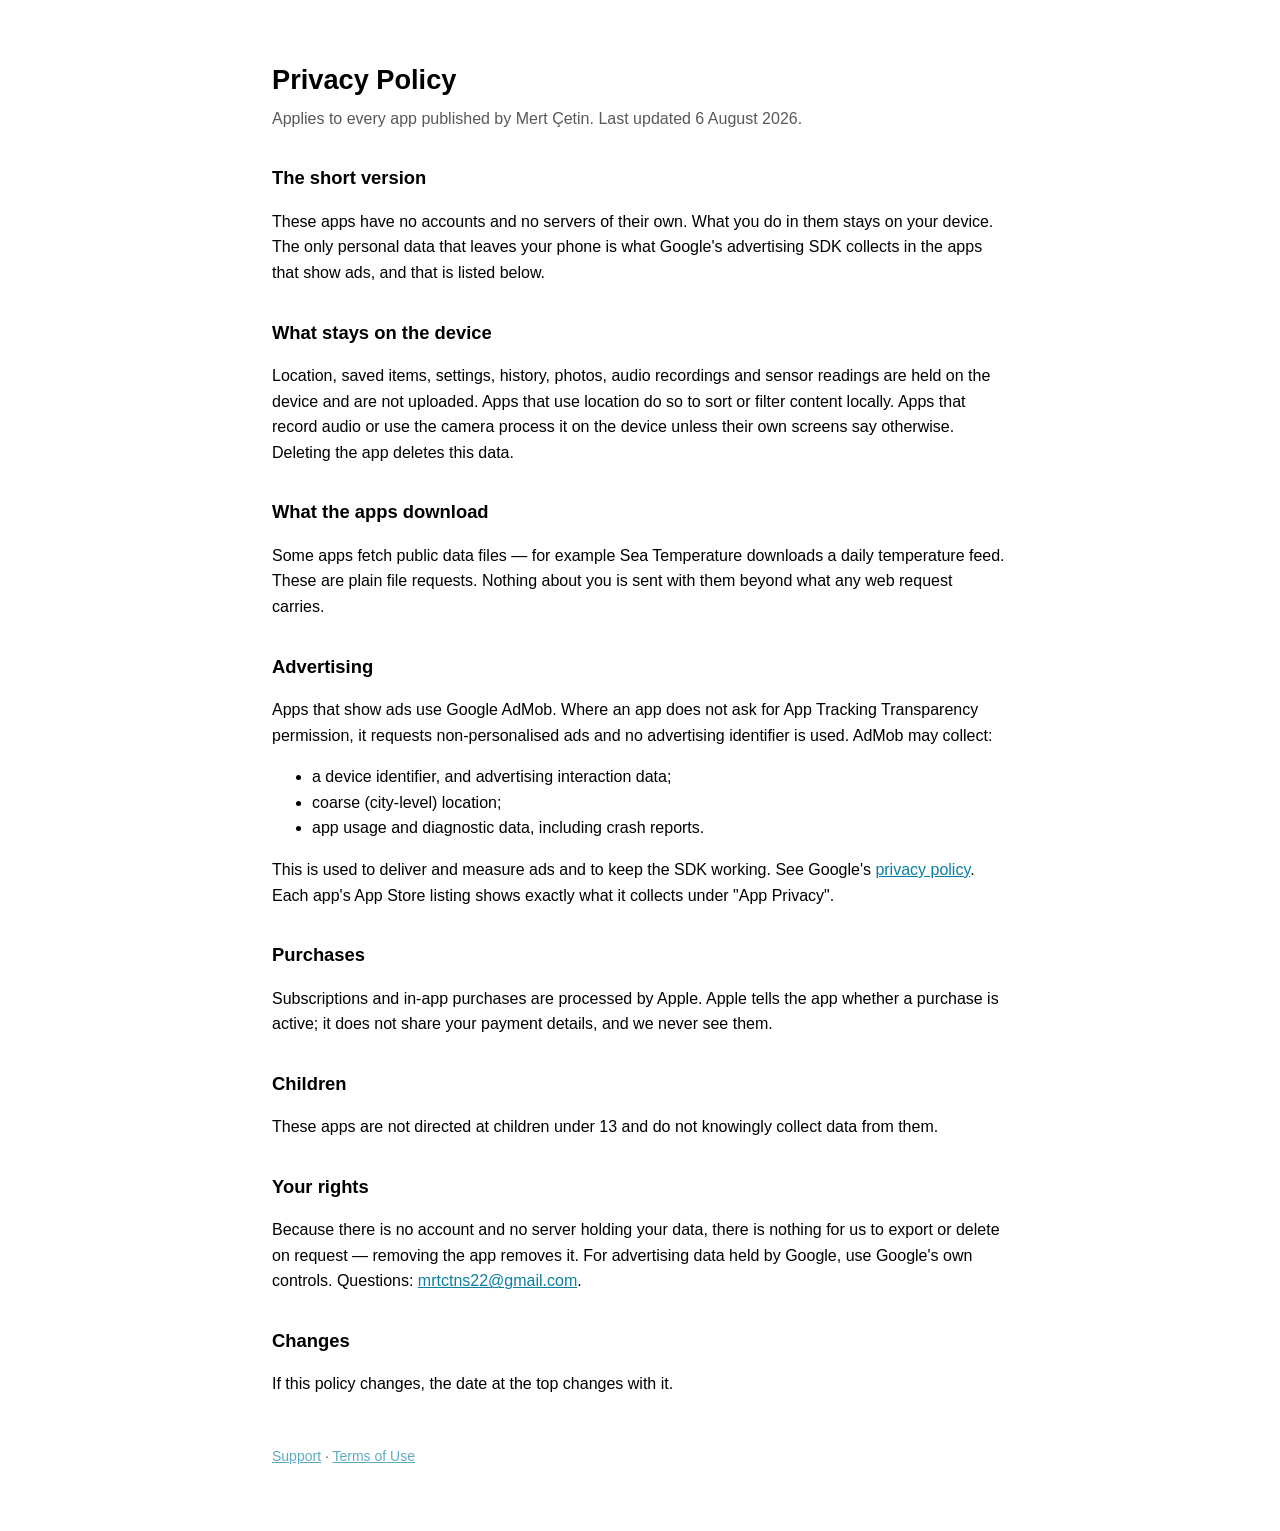
==== privacy/index.html @ b77b0aaa "Redesign site: drop Hugo for a hand-built static one-pager Replace the Hugo + hugo-coder setup with " ====
<!doctype html>
<meta charset="utf-8">
<meta name="viewport" content="width=device-width, initial-scale=1">
<meta name="robots" content="index,follow">
<style>
  :root { color-scheme: light dark; }
  body { max-width: 46rem; margin: 0 auto; padding: 2.5rem 1.25rem 4rem;
         font: 16px/1.6 -apple-system, BlinkMacSystemFont, "Segoe UI", Roboto, sans-serif; }
  h1 { font-size: 1.7rem; margin-bottom: .25rem; }
  h2 { font-size: 1.15rem; margin-top: 2rem; }
  .sub { opacity: .65; margin-top: 0; }
  a { color: #0a7ea4; }
  table { border-collapse: collapse; width: 100%; margin: 1rem 0; }
  th, td { text-align: left; padding: .45rem .6rem; border-bottom: 1px solid rgba(128,128,128,.3); }
  footer { margin-top: 3rem; font-size: .875rem; opacity: .65; }
</style>
<title>Privacy Policy — Mert Çetin apps</title>
<h1>Privacy Policy</h1>
<p class="sub">Applies to every app published by Mert Çetin. Last updated 6 August 2026.</p>

<h2>The short version</h2>
<p>These apps have no accounts and no servers of their own. What you do in them
stays on your device. The only personal data that leaves your phone is what
Google's advertising SDK collects in the apps that show ads, and that is listed
below.</p>

<h2>What stays on the device</h2>
<p>Location, saved items, settings, history, photos, audio recordings and
sensor readings are held on the device and are not uploaded. Apps that use
location do so to sort or filter content locally. Apps that record audio or use
the camera process it on the device unless their own screens say otherwise.
Deleting the app deletes this data.</p>

<h2>What the apps download</h2>
<p>Some apps fetch public data files — for example Sea Temperature downloads a
daily temperature feed. These are plain file requests. Nothing about you is
sent with them beyond what any web request carries.</p>

<h2>Advertising</h2>
<p>Apps that show ads use Google AdMob. Where an app does not ask for App
Tracking Transparency permission, it requests non-personalised ads and no
advertising identifier is used. AdMob may collect:</p>
<ul>
  <li>a device identifier, and advertising interaction data;</li>
  <li>coarse (city-level) location;</li>
  <li>app usage and diagnostic data, including crash reports.</li>
</ul>
<p>This is used to deliver and measure ads and to keep the SDK working. See
Google's <a href="https://policies.google.com/technologies/partner-sites">privacy
policy</a>. Each app's App Store listing shows exactly what it collects under
"App Privacy".</p>

<h2>Purchases</h2>
<p>Subscriptions and in-app purchases are processed by Apple. Apple tells the
app whether a purchase is active; it does not share your payment details, and
we never see them.</p>

<h2>Children</h2>
<p>These apps are not directed at children under 13 and do not knowingly
collect data from them.</p>

<h2>Your rights</h2>
<p>Because there is no account and no server holding your data, there is
nothing for us to export or delete on request — removing the app removes it.
For advertising data held by Google, use Google's own controls. Questions:
<a href="mailto:mrtctns22@gmail.com">mrtctns22@gmail.com</a>.</p>

<h2>Changes</h2>
<p>If this policy changes, the date at the top changes with it.</p>

<footer>
  <a href="/support/">Support</a> · <a href="/terms/">Terms of Use</a>
</footer>
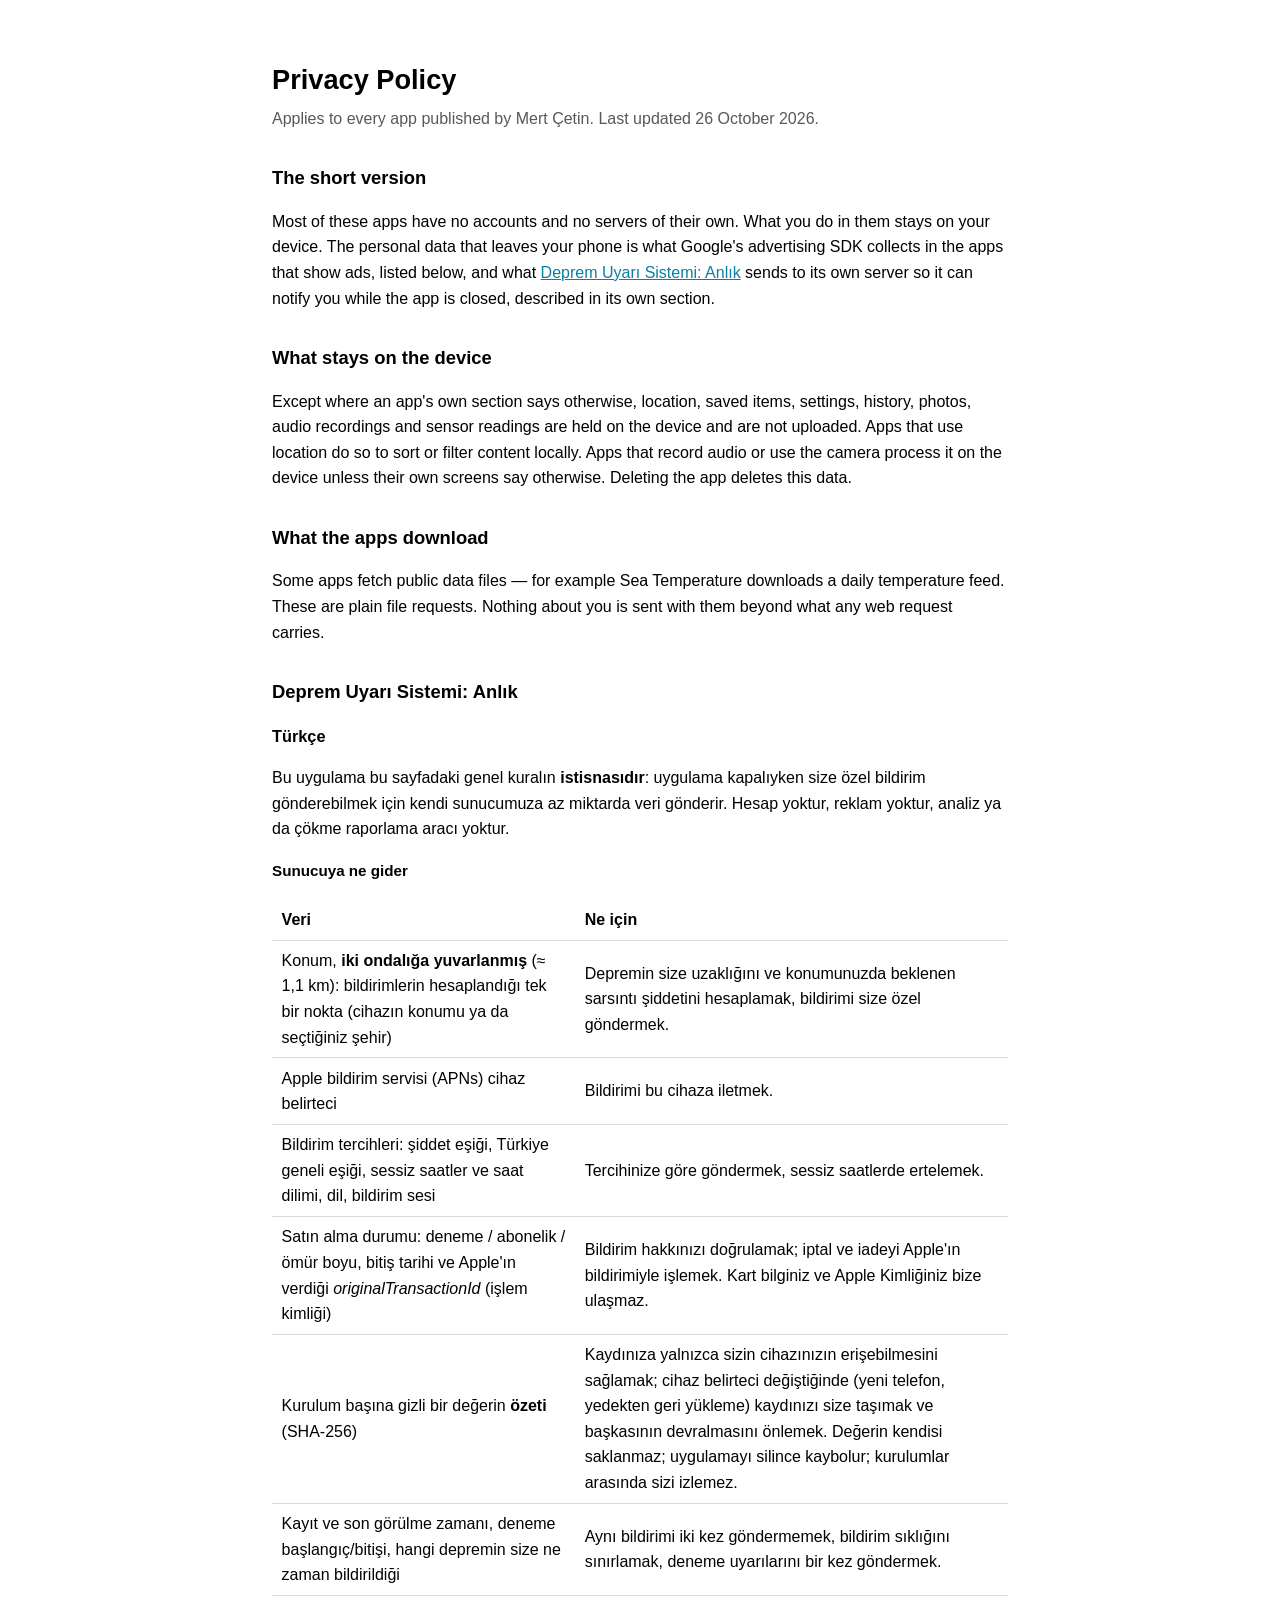
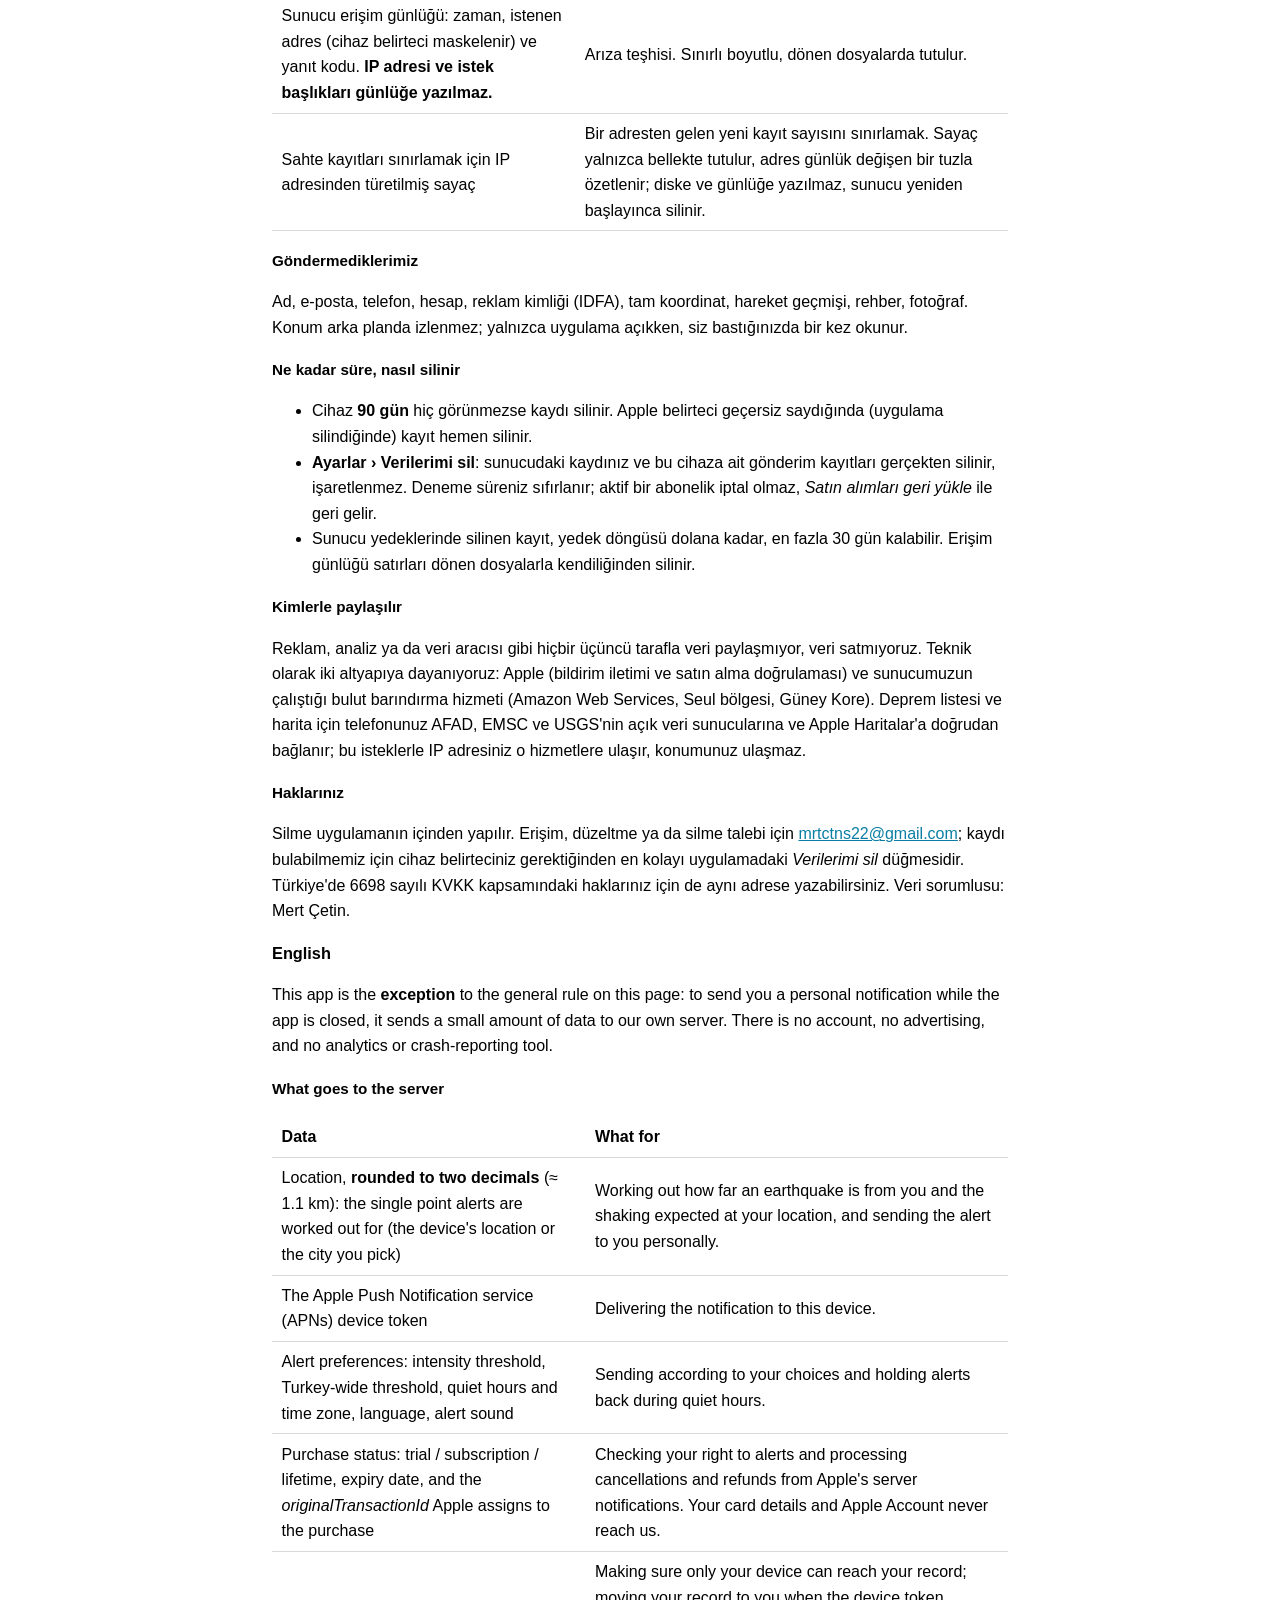
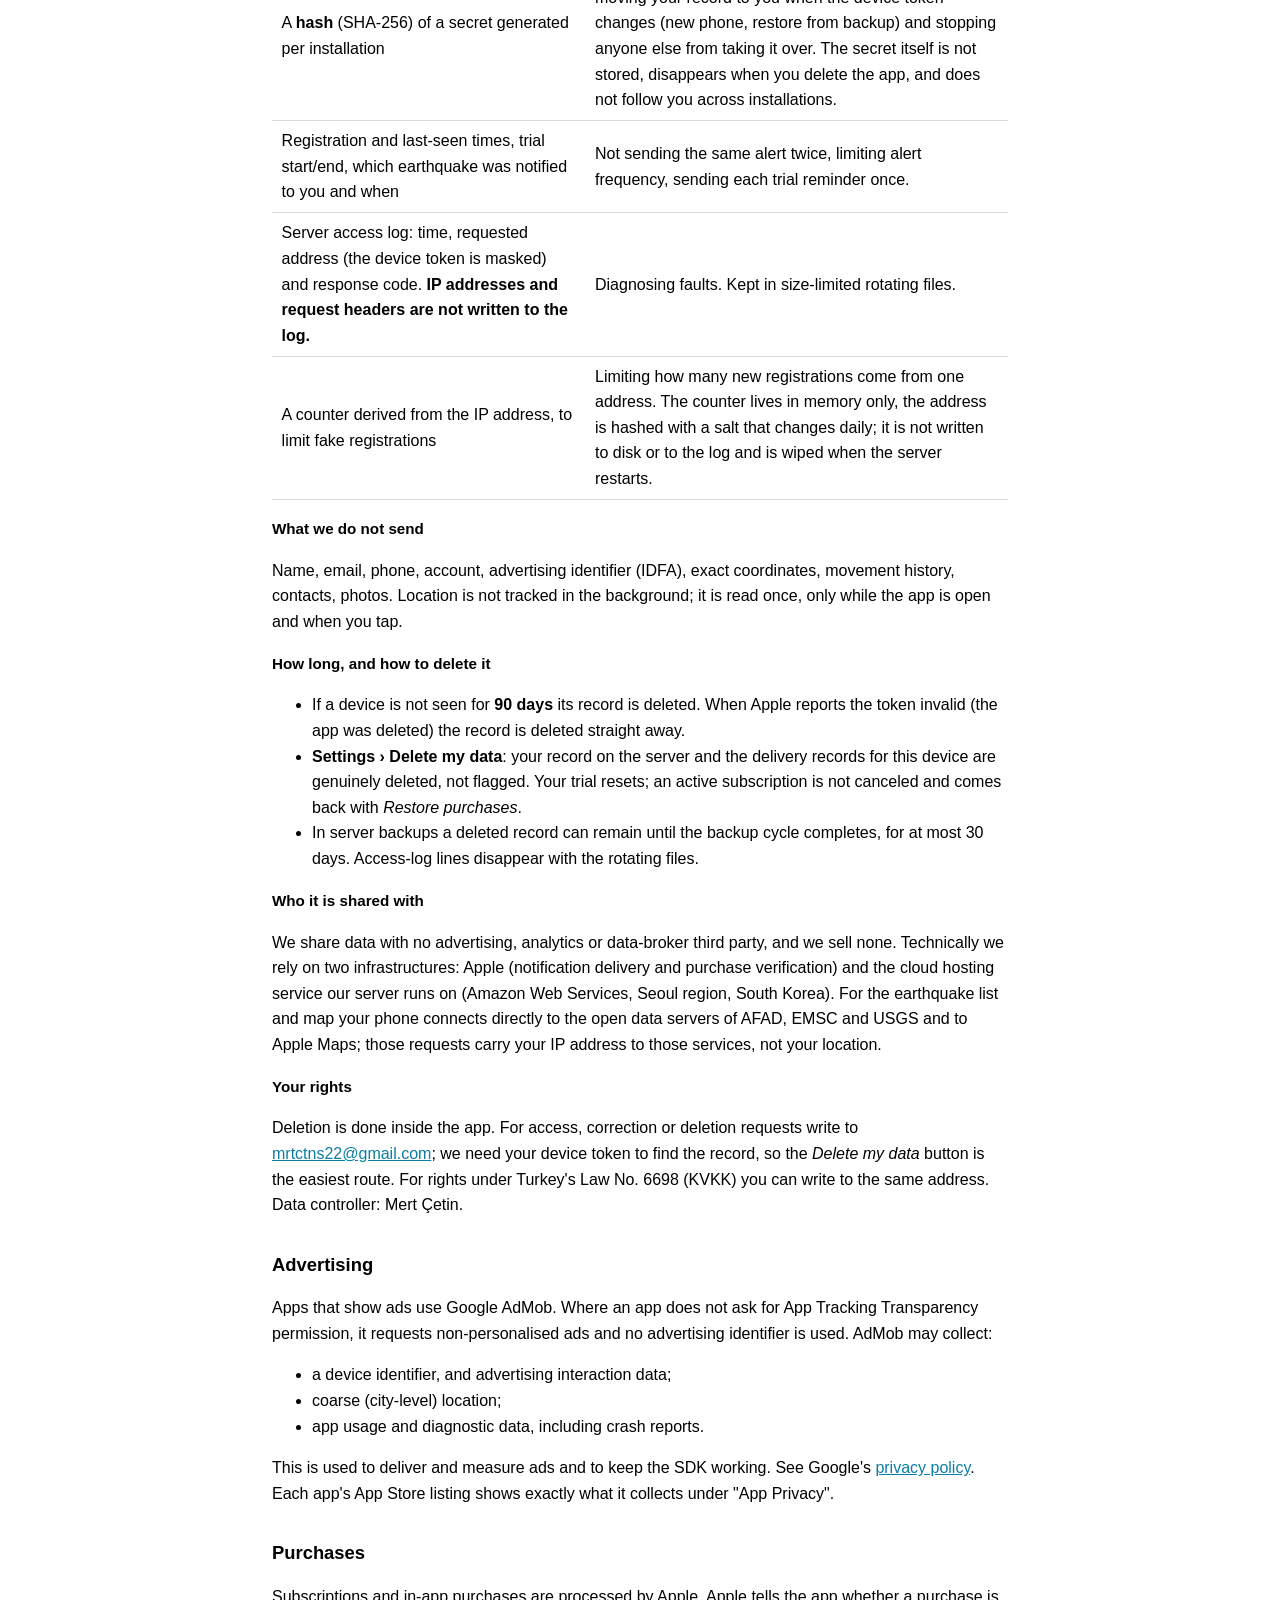
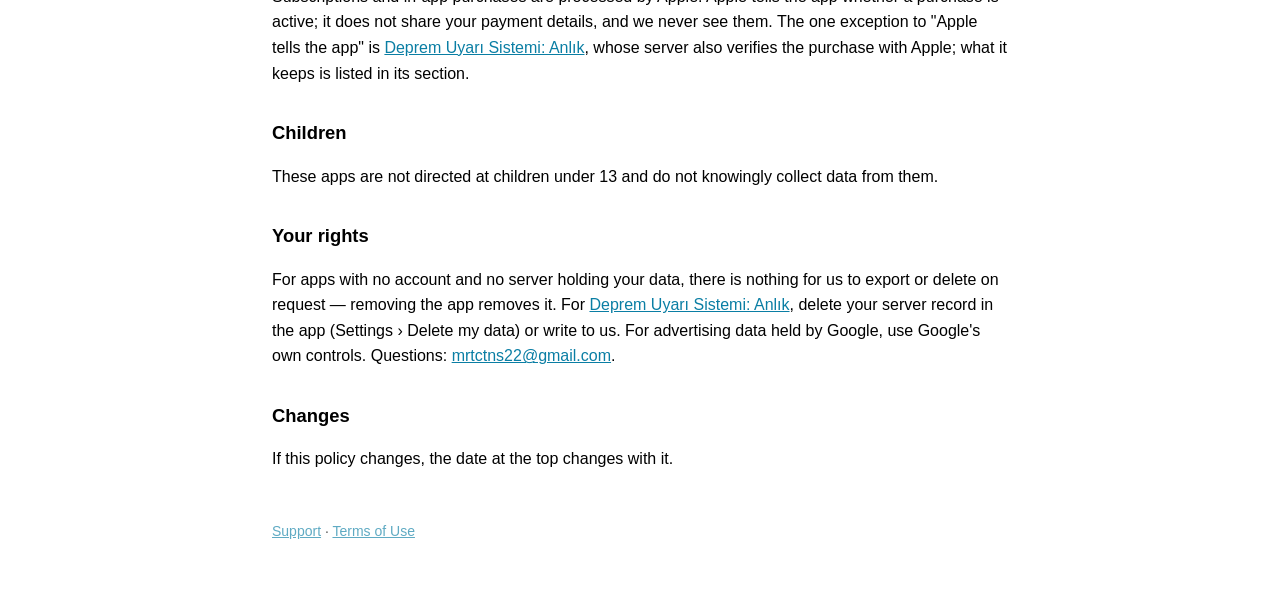
==== commit 90e1351c: "Privacy, support, terms: Deprem Uyarı Sistemi: Anlık bölümü (sunucuya giden veri, saklama, silme); d" ====
--- a/privacy/index.html
+++ b/privacy/index.html
@@ -12,20 +12,24 @@
   a { color: #0a7ea4; }
   table { border-collapse: collapse; width: 100%; margin: 1rem 0; }
   th, td { text-align: left; padding: .45rem .6rem; border-bottom: 1px solid rgba(128,128,128,.3); }
+  h3 { font-size: 1.02rem; margin-bottom: .25rem; }
+  h4 { font-size: .95rem; margin: 1.1rem 0 .25rem; }
   footer { margin-top: 3rem; font-size: .875rem; opacity: .65; }
 </style>
 <title>Privacy Policy — Mert Çetin apps</title>
 <h1>Privacy Policy</h1>
-<p class="sub">Applies to every app published by Mert Çetin. Last updated 6 August 2026.</p>
+<p class="sub">Applies to every app published by Mert Çetin. Last updated 26 October 2026.</p>
 
 <h2>The short version</h2>
-<p>These apps have no accounts and no servers of their own. What you do in them
-stays on your device. The only personal data that leaves your phone is what
-Google's advertising SDK collects in the apps that show ads, and that is listed
-below.</p>
+<p>Most of these apps have no accounts and no servers of their own. What you do in
+them stays on your device. The personal data that leaves your phone is what
+Google's advertising SDK collects in the apps that show ads, listed below, and
+what <a href="#deprem">Deprem Uyarı Sistemi: Anlık</a> sends to its own server
+so it can notify you while the app is closed, described in its own section.</p>
 
 <h2>What stays on the device</h2>
-<p>Location, saved items, settings, history, photos, audio recordings and
+<p>Except where an app's own section says otherwise, location, saved items,
+settings, history, photos, audio recordings and
 sensor readings are held on the device and are not uploaded. Apps that use
 location do so to sort or filter content locally. Apps that record audio or use
 the camera process it on the device unless their own screens say otherwise.
@@ -35,6 +39,114 @@
 <p>Some apps fetch public data files — for example Sea Temperature downloads a
 daily temperature feed. These are plain file requests. Nothing about you is
 sent with them beyond what any web request carries.</p>
+
+<h2 id="deprem">Deprem Uyarı Sistemi: Anlık</h2>
+
+<section lang="tr">
+<h3>Türkçe</h3>
+<p>Bu uygulama bu sayfadaki genel kuralın <b>istisnasıdır</b>: uygulama kapalıyken size
+özel bildirim gönderebilmek için kendi sunucumuza az miktarda veri gönderir.
+Hesap yoktur, reklam yoktur, analiz ya da çökme raporlama aracı yoktur.</p>
+
+<h4>Sunucuya ne gider</h4>
+<table>
+  <tr><th>Veri</th><th>Ne için</th></tr>
+  <tr><td>Konum, <b>iki ondalığa yuvarlanmış</b> (≈ 1,1 km): bildirimlerin hesaplandığı tek bir nokta (cihazın konumu ya da seçtiğiniz şehir)</td>
+      <td>Depremin size uzaklığını ve konumunuzda beklenen sarsıntı şiddetini hesaplamak, bildirimi size özel göndermek.</td></tr>
+  <tr><td>Apple bildirim servisi (APNs) cihaz belirteci</td>
+      <td>Bildirimi bu cihaza iletmek.</td></tr>
+  <tr><td>Bildirim tercihleri: şiddet eşiği, Türkiye geneli eşiği, sessiz saatler ve saat dilimi, dil, bildirim sesi</td>
+      <td>Tercihinize göre göndermek, sessiz saatlerde ertelemek.</td></tr>
+  <tr><td>Satın alma durumu: deneme / abonelik / ömür boyu, bitiş tarihi ve Apple'ın verdiği <i>originalTransactionId</i> (işlem kimliği)</td>
+      <td>Bildirim hakkınızı doğrulamak; iptal ve iadeyi Apple'ın bildirimiyle işlemek. Kart bilginiz ve Apple Kimliğiniz bize ulaşmaz.</td></tr>
+  <tr><td>Kurulum başına gizli bir değerin <b>özeti</b> (SHA-256)</td>
+      <td>Kaydınıza yalnızca sizin cihazınızın erişebilmesini sağlamak; cihaz belirteci değiştiğinde (yeni telefon, yedekten geri yükleme) kaydınızı size taşımak ve başkasının devralmasını önlemek. Değerin kendisi saklanmaz; uygulamayı silince kaybolur; kurulumlar arasında sizi izlemez.</td></tr>
+  <tr><td>Kayıt ve son görülme zamanı, deneme başlangıç/bitişi, hangi depremin size ne zaman bildirildiği</td>
+      <td>Aynı bildirimi iki kez göndermemek, bildirim sıklığını sınırlamak, deneme uyarılarını bir kez göndermek.</td></tr>
+  <tr><td>Sunucu erişim günlüğü: zaman, istenen adres (cihaz belirteci maskelenir) ve yanıt kodu. <b>IP adresi ve istek başlıkları günlüğe yazılmaz.</b></td>
+      <td>Arıza teşhisi. Sınırlı boyutlu, dönen dosyalarda tutulur.</td></tr>
+  <tr><td>Sahte kayıtları sınırlamak için IP adresinden türetilmiş sayaç</td>
+      <td>Bir adresten gelen yeni kayıt sayısını sınırlamak. Sayaç yalnızca bellekte tutulur, adres günlük değişen bir tuzla özetlenir; diske ve günlüğe yazılmaz, sunucu yeniden başlayınca silinir.</td></tr>
+</table>
+
+<h4>Göndermediklerimiz</h4>
+<p>Ad, e-posta, telefon, hesap, reklam kimliği (IDFA), tam koordinat, hareket geçmişi,
+rehber, fotoğraf. Konum arka planda izlenmez; yalnızca uygulama açıkken, siz
+bastığınızda bir kez okunur.</p>
+
+<h4>Ne kadar süre, nasıl silinir</h4>
+<ul>
+  <li>Cihaz <b>90 gün</b> hiç görünmezse kaydı silinir. Apple belirteci geçersiz saydığında (uygulama silindiğinde) kayıt hemen silinir.</li>
+  <li><b>Ayarlar › Verilerimi sil</b>: sunucudaki kaydınız ve bu cihaza ait gönderim kayıtları gerçekten silinir, işaretlenmez. Deneme süreniz sıfırlanır; aktif bir abonelik iptal olmaz, <i>Satın alımları geri yükle</i> ile geri gelir.</li>
+  <li>Sunucu yedeklerinde silinen kayıt, yedek döngüsü dolana kadar, en fazla 30 gün kalabilir. Erişim günlüğü satırları dönen dosyalarla kendiliğinden silinir.</li>
+</ul>
+
+<h4>Kimlerle paylaşılır</h4>
+<p>Reklam, analiz ya da veri aracısı gibi hiçbir üçüncü tarafla veri paylaşmıyor, veri satmıyoruz.
+Teknik olarak iki altyapıya dayanıyoruz: Apple (bildirim iletimi ve satın alma doğrulaması) ve
+sunucumuzun çalıştığı bulut barındırma hizmeti (Amazon Web Services, Seul bölgesi, Güney Kore).
+Deprem listesi ve harita için telefonunuz AFAD, EMSC ve USGS'nin açık veri sunucularına ve
+Apple Haritalar'a doğrudan bağlanır; bu isteklerle IP adresiniz o hizmetlere ulaşır, konumunuz ulaşmaz.</p>
+
+<h4>Haklarınız</h4>
+<p>Silme uygulamanın içinden yapılır. Erişim, düzeltme ya da silme talebi için
+<a href="mailto:mrtctns22@gmail.com">mrtctns22@gmail.com</a>; kaydı bulabilmemiz için cihaz
+belirteciniz gerektiğinden en kolayı uygulamadaki <i>Verilerimi sil</i> düğmesidir. Türkiye'de 6698
+sayılı KVKK kapsamındaki haklarınız için de aynı adrese yazabilirsiniz. Veri sorumlusu: Mert Çetin.</p>
+</section>
+
+<section lang="en">
+<h3>English</h3>
+<p>This app is the <b>exception</b> to the general rule on this page: to send you a personal
+notification while the app is closed, it sends a small amount of data to our own server.
+There is no account, no advertising, and no analytics or crash-reporting tool.</p>
+
+<h4>What goes to the server</h4>
+<table>
+  <tr><th>Data</th><th>What for</th></tr>
+  <tr><td>Location, <b>rounded to two decimals</b> (≈ 1.1 km): the single point alerts are worked out for (the device's location or the city you pick)</td>
+      <td>Working out how far an earthquake is from you and the shaking expected at your location, and sending the alert to you personally.</td></tr>
+  <tr><td>The Apple Push Notification service (APNs) device token</td>
+      <td>Delivering the notification to this device.</td></tr>
+  <tr><td>Alert preferences: intensity threshold, Turkey-wide threshold, quiet hours and time zone, language, alert sound</td>
+      <td>Sending according to your choices and holding alerts back during quiet hours.</td></tr>
+  <tr><td>Purchase status: trial / subscription / lifetime, expiry date, and the <i>originalTransactionId</i> Apple assigns to the purchase</td>
+      <td>Checking your right to alerts and processing cancellations and refunds from Apple's server notifications. Your card details and Apple Account never reach us.</td></tr>
+  <tr><td>A <b>hash</b> (SHA-256) of a secret generated per installation</td>
+      <td>Making sure only your device can reach your record; moving your record to you when the device token changes (new phone, restore from backup) and stopping anyone else from taking it over. The secret itself is not stored, disappears when you delete the app, and does not follow you across installations.</td></tr>
+  <tr><td>Registration and last-seen times, trial start/end, which earthquake was notified to you and when</td>
+      <td>Not sending the same alert twice, limiting alert frequency, sending each trial reminder once.</td></tr>
+  <tr><td>Server access log: time, requested address (the device token is masked) and response code. <b>IP addresses and request headers are not written to the log.</b></td>
+      <td>Diagnosing faults. Kept in size-limited rotating files.</td></tr>
+  <tr><td>A counter derived from the IP address, to limit fake registrations</td>
+      <td>Limiting how many new registrations come from one address. The counter lives in memory only, the address is hashed with a salt that changes daily; it is not written to disk or to the log and is wiped when the server restarts.</td></tr>
+</table>
+
+<h4>What we do not send</h4>
+<p>Name, email, phone, account, advertising identifier (IDFA), exact coordinates, movement history,
+contacts, photos. Location is not tracked in the background; it is read once, only while the
+app is open and when you tap.</p>
+
+<h4>How long, and how to delete it</h4>
+<ul>
+  <li>If a device is not seen for <b>90 days</b> its record is deleted. When Apple reports the token invalid (the app was deleted) the record is deleted straight away.</li>
+  <li><b>Settings › Delete my data</b>: your record on the server and the delivery records for this device are genuinely deleted, not flagged. Your trial resets; an active subscription is not canceled and comes back with <i>Restore purchases</i>.</li>
+  <li>In server backups a deleted record can remain until the backup cycle completes, for at most 30 days. Access-log lines disappear with the rotating files.</li>
+</ul>
+
+<h4>Who it is shared with</h4>
+<p>We share data with no advertising, analytics or data-broker third party, and we sell none.
+Technically we rely on two infrastructures: Apple (notification delivery and purchase verification)
+and the cloud hosting service our server runs on (Amazon Web Services, Seoul region, South Korea).
+For the earthquake list and map your phone connects directly to the open data servers of AFAD,
+EMSC and USGS and to Apple Maps; those requests carry your IP address to those services, not your location.</p>
+
+<h4>Your rights</h4>
+<p>Deletion is done inside the app. For access, correction or deletion requests write to
+<a href="mailto:mrtctns22@gmail.com">mrtctns22@gmail.com</a>; we need your device token to find
+the record, so the <i>Delete my data</i> button is the easiest route. For rights under Turkey's
+Law No. 6698 (KVKK) you can write to the same address. Data controller: Mert Çetin.</p>
+</section>
 
 <h2>Advertising</h2>
 <p>Apps that show ads use Google AdMob. Where an app does not ask for App
@@ -53,16 +165,20 @@
 <h2>Purchases</h2>
 <p>Subscriptions and in-app purchases are processed by Apple. Apple tells the
 app whether a purchase is active; it does not share your payment details, and
-we never see them.</p>
+we never see them. The one exception to "Apple tells the app" is
+<a href="#deprem">Deprem Uyarı Sistemi: Anlık</a>, whose server also verifies the
+purchase with Apple; what it keeps is listed in its section.</p>
 
 <h2>Children</h2>
 <p>These apps are not directed at children under 13 and do not knowingly
 collect data from them.</p>
 
 <h2>Your rights</h2>
-<p>Because there is no account and no server holding your data, there is
+<p>For apps with no account and no server holding your data, there is
 nothing for us to export or delete on request — removing the app removes it.
-For advertising data held by Google, use Google's own controls. Questions:
+For <a href="#deprem">Deprem Uyarı Sistemi: Anlık</a>, delete your server record
+in the app (Settings › Delete my data) or write to us. For advertising data
+held by Google, use Google's own controls. Questions:
 <a href="mailto:mrtctns22@gmail.com">mrtctns22@gmail.com</a>.</p>
 
 <h2>Changes</h2>
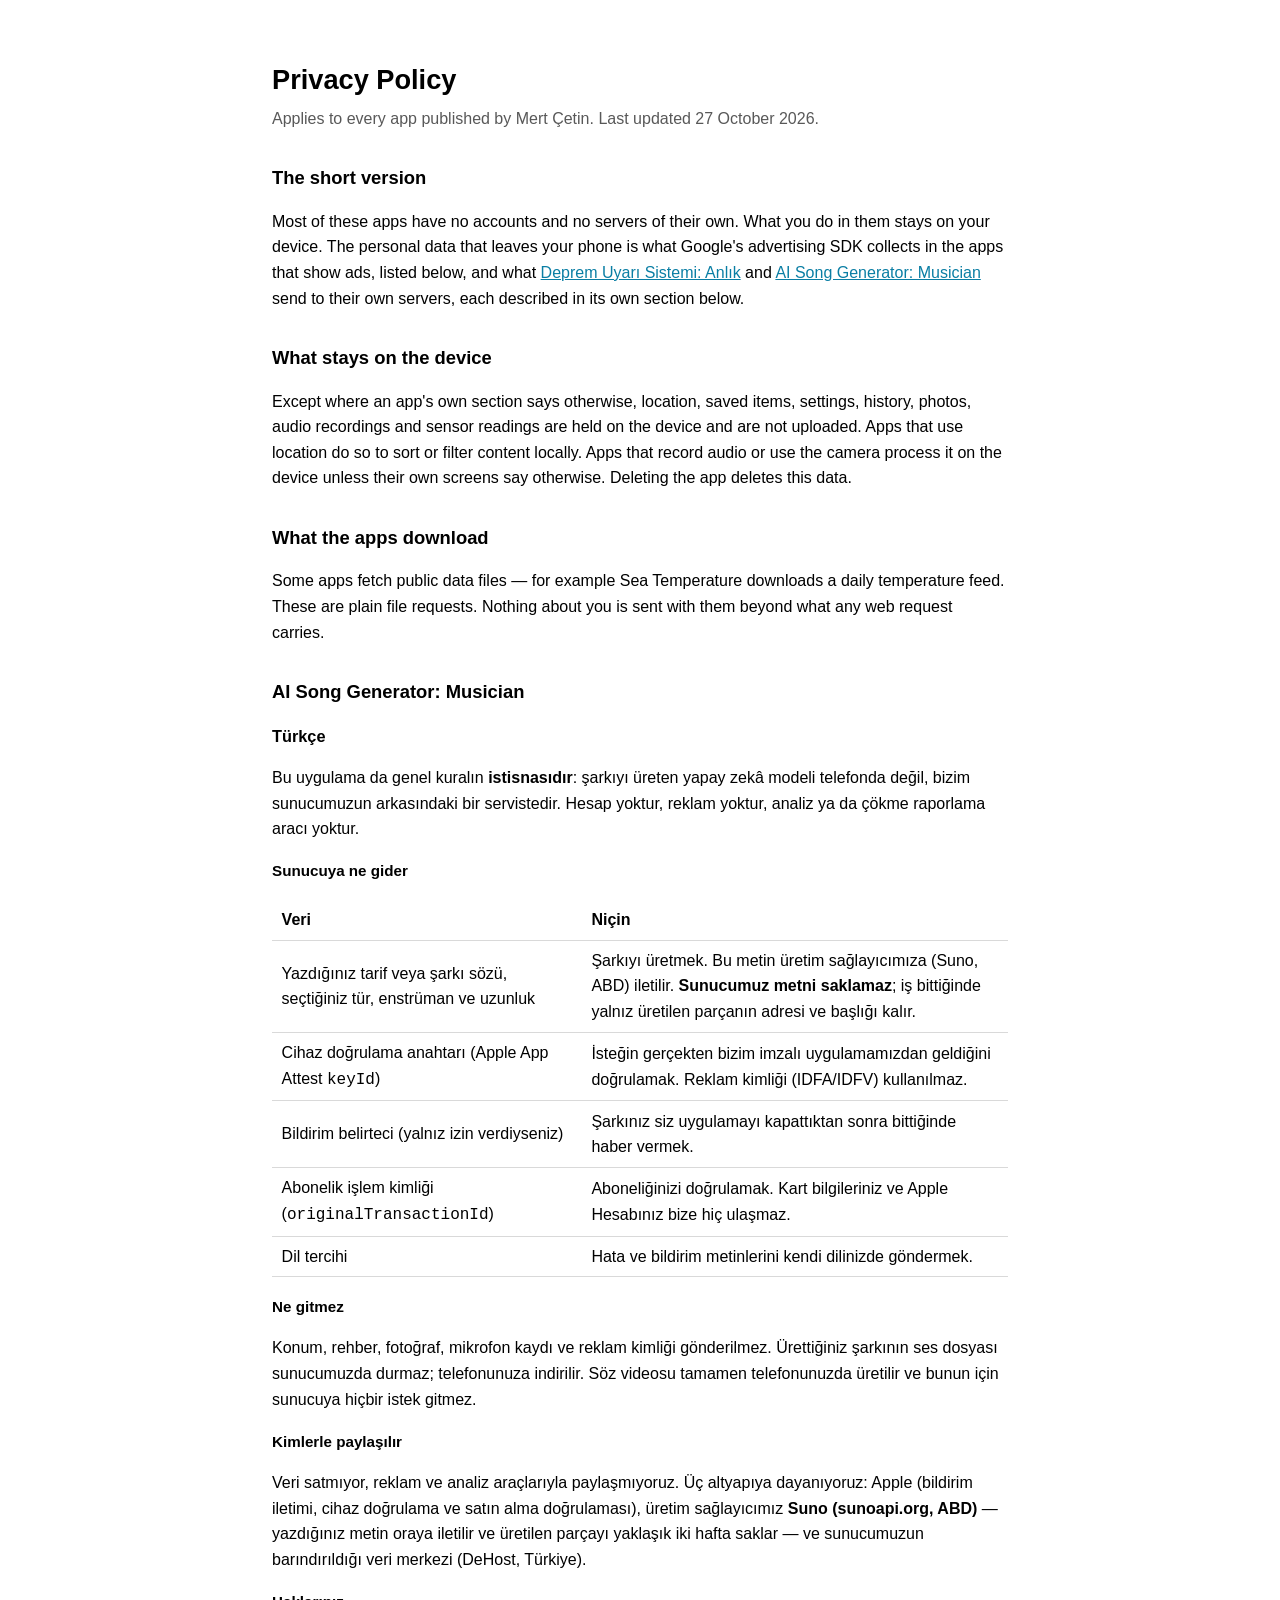
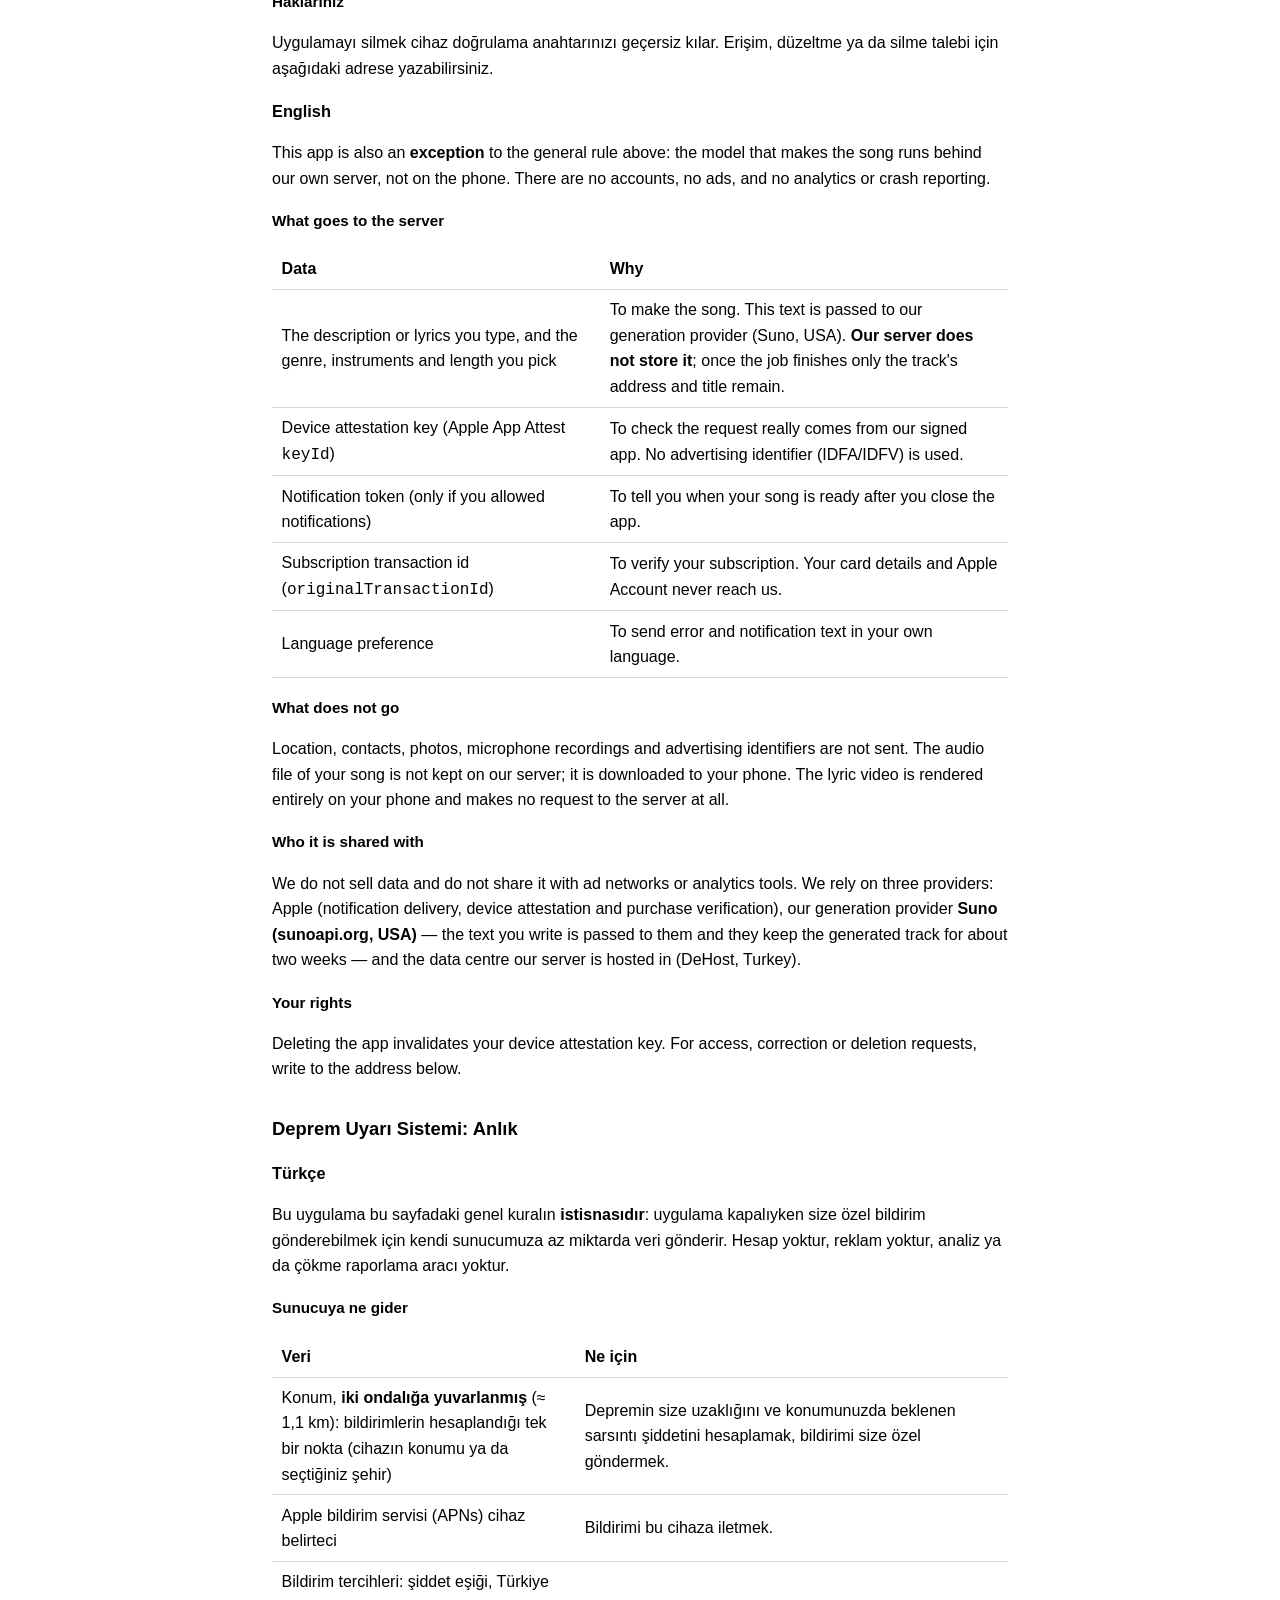
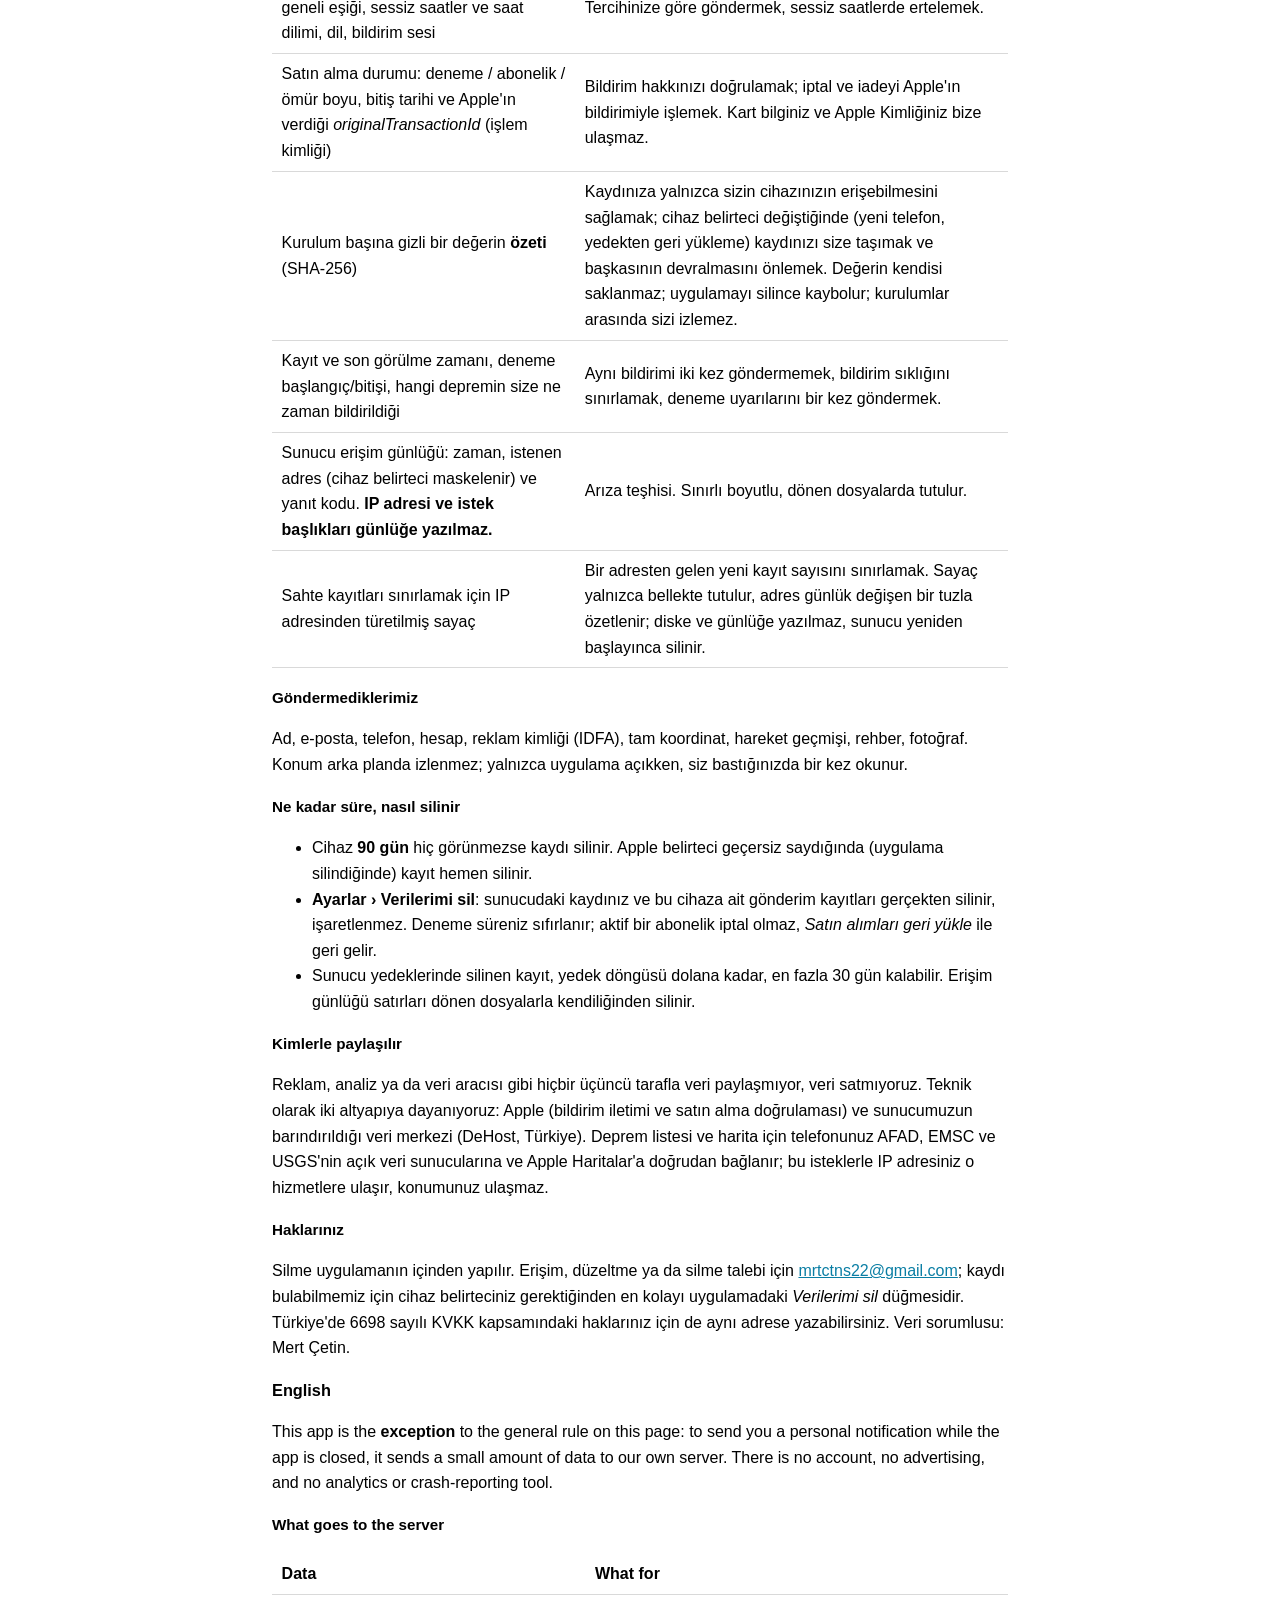
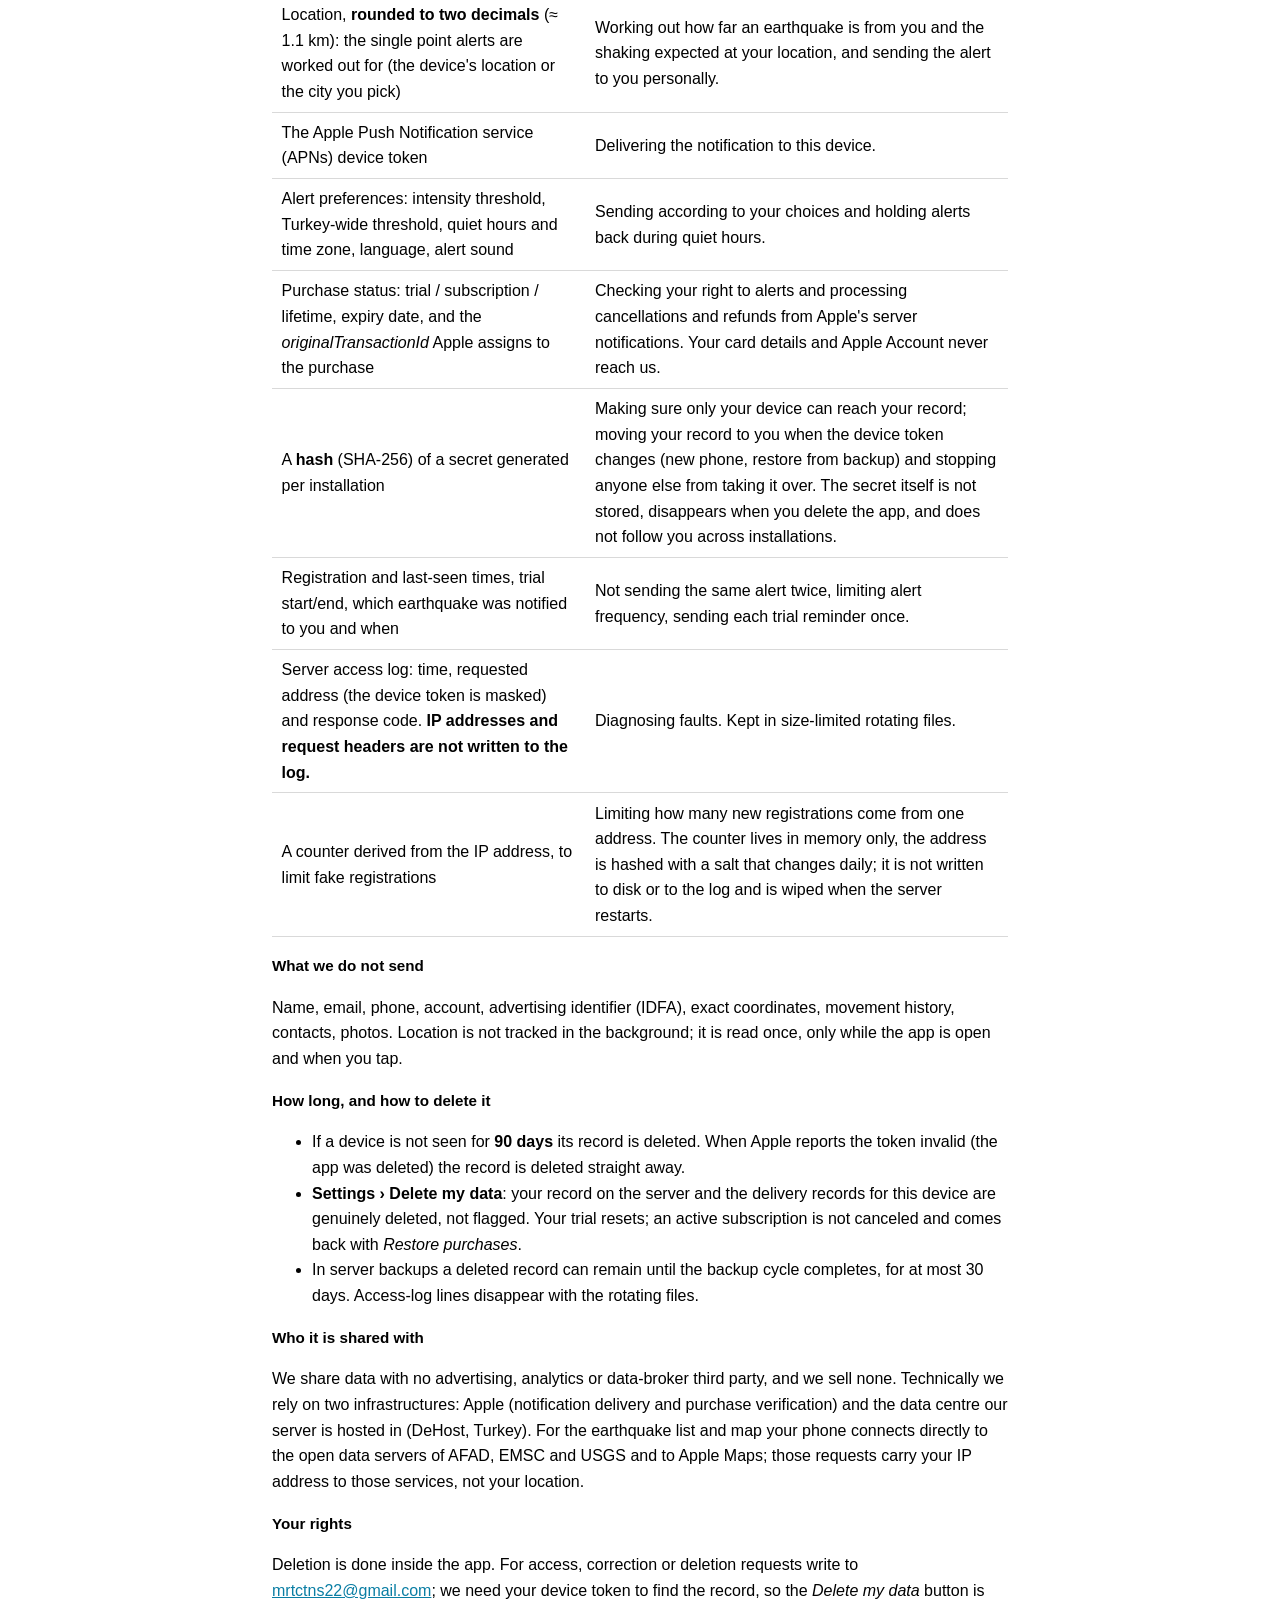
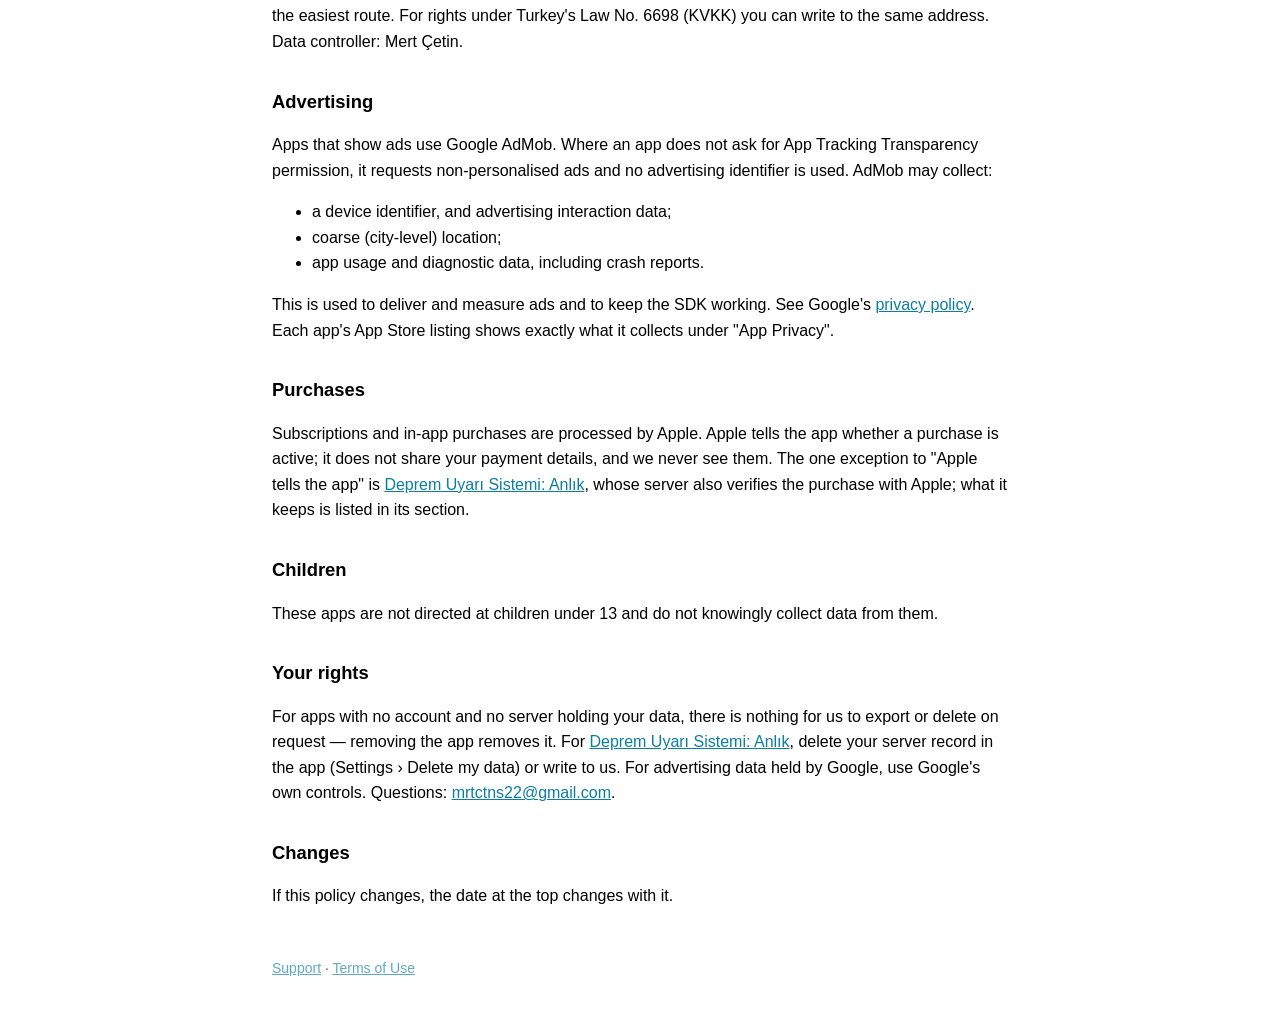
==== commit 5709387d: "Gizlilik: Musician AI bölümü ve sunucunun gerçek konumu Musician AI 1.2 ile uygulama Suno'yu doğruda" ====
--- a/privacy/index.html
+++ b/privacy/index.html
@@ -18,14 +18,15 @@
 </style>
 <title>Privacy Policy — Mert Çetin apps</title>
 <h1>Privacy Policy</h1>
-<p class="sub">Applies to every app published by Mert Çetin. Last updated 26 October 2026.</p>
+<p class="sub">Applies to every app published by Mert Çetin. Last updated 27 October 2026.</p>
 
 <h2>The short version</h2>
 <p>Most of these apps have no accounts and no servers of their own. What you do in
 them stays on your device. The personal data that leaves your phone is what
 Google's advertising SDK collects in the apps that show ads, listed below, and
-what <a href="#deprem">Deprem Uyarı Sistemi: Anlık</a> sends to its own server
-so it can notify you while the app is closed, described in its own section.</p>
+what <a href="#deprem">Deprem Uyarı Sistemi: Anlık</a> and
+<a href="#musician">AI Song Generator: Musician</a> send to their own servers,
+each described in its own section below.</p>
 
 <h2>What stays on the device</h2>
 <p>Except where an app's own section says otherwise, location, saved items,
@@ -39,6 +40,83 @@
 <p>Some apps fetch public data files — for example Sea Temperature downloads a
 daily temperature feed. These are plain file requests. Nothing about you is
 sent with them beyond what any web request carries.</p>
+
+<h2 id="musician">AI Song Generator: Musician</h2>
+
+<section lang="tr">
+<h3>Türkçe</h3>
+<p>Bu uygulama da genel kuralın <b>istisnasıdır</b>: şarkıyı üreten yapay zekâ
+modeli telefonda değil, bizim sunucumuzun arkasındaki bir servistedir. Hesap
+yoktur, reklam yoktur, analiz ya da çökme raporlama aracı yoktur.</p>
+
+<h4>Sunucuya ne gider</h4>
+<table>
+  <tr><th>Veri</th><th>Niçin</th></tr>
+  <tr><td>Yazdığınız tarif veya şarkı sözü, seçtiğiniz tür, enstrüman ve uzunluk</td>
+      <td>Şarkıyı üretmek. Bu metin üretim sağlayıcımıza (Suno, ABD) iletilir.
+      <b>Sunucumuz metni saklamaz</b>; iş bittiğinde yalnız üretilen parçanın adresi ve başlığı kalır.</td></tr>
+  <tr><td>Cihaz doğrulama anahtarı (Apple App Attest <code>keyId</code>)</td>
+      <td>İsteğin gerçekten bizim imzalı uygulamamızdan geldiğini doğrulamak. Reklam kimliği (IDFA/IDFV) kullanılmaz.</td></tr>
+  <tr><td>Bildirim belirteci (yalnız izin verdiyseniz)</td>
+      <td>Şarkınız siz uygulamayı kapattıktan sonra bittiğinde haber vermek.</td></tr>
+  <tr><td>Abonelik işlem kimliği (<code>originalTransactionId</code>)</td>
+      <td>Aboneliğinizi doğrulamak. Kart bilgileriniz ve Apple Hesabınız bize hiç ulaşmaz.</td></tr>
+  <tr><td>Dil tercihi</td><td>Hata ve bildirim metinlerini kendi dilinizde göndermek.</td></tr>
+</table>
+
+<h4>Ne gitmez</h4>
+<p>Konum, rehber, fotoğraf, mikrofon kaydı ve reklam kimliği gönderilmez.
+Ürettiğiniz şarkının ses dosyası sunucumuzda durmaz; telefonunuza indirilir.
+Söz videosu tamamen telefonunuzda üretilir ve bunun için sunucuya hiçbir istek gitmez.</p>
+
+<h4>Kimlerle paylaşılır</h4>
+<p>Veri satmıyor, reklam ve analiz araçlarıyla paylaşmıyoruz. Üç altyapıya dayanıyoruz:
+Apple (bildirim iletimi, cihaz doğrulama ve satın alma doğrulaması),
+üretim sağlayıcımız <b>Suno (sunoapi.org, ABD)</b> — yazdığınız metin oraya iletilir ve
+üretilen parçayı yaklaşık iki hafta saklar — ve sunucumuzun barındırıldığı veri merkezi (DeHost, Türkiye).</p>
+
+<h4>Haklarınız</h4>
+<p>Uygulamayı silmek cihaz doğrulama anahtarınızı geçersiz kılar. Erişim, düzeltme ya da
+silme talebi için aşağıdaki adrese yazabilirsiniz.</p>
+</section>
+
+<section lang="en">
+<h3>English</h3>
+<p>This app is also an <b>exception</b> to the general rule above: the model that
+makes the song runs behind our own server, not on the phone. There are no
+accounts, no ads, and no analytics or crash reporting.</p>
+
+<h4>What goes to the server</h4>
+<table>
+  <tr><th>Data</th><th>Why</th></tr>
+  <tr><td>The description or lyrics you type, and the genre, instruments and length you pick</td>
+      <td>To make the song. This text is passed to our generation provider (Suno, USA).
+      <b>Our server does not store it</b>; once the job finishes only the track's address and title remain.</td></tr>
+  <tr><td>Device attestation key (Apple App Attest <code>keyId</code>)</td>
+      <td>To check the request really comes from our signed app. No advertising identifier (IDFA/IDFV) is used.</td></tr>
+  <tr><td>Notification token (only if you allowed notifications)</td>
+      <td>To tell you when your song is ready after you close the app.</td></tr>
+  <tr><td>Subscription transaction id (<code>originalTransactionId</code>)</td>
+      <td>To verify your subscription. Your card details and Apple Account never reach us.</td></tr>
+  <tr><td>Language preference</td><td>To send error and notification text in your own language.</td></tr>
+</table>
+
+<h4>What does not go</h4>
+<p>Location, contacts, photos, microphone recordings and advertising identifiers are not sent.
+The audio file of your song is not kept on our server; it is downloaded to your phone.
+The lyric video is rendered entirely on your phone and makes no request to the server at all.</p>
+
+<h4>Who it is shared with</h4>
+<p>We do not sell data and do not share it with ad networks or analytics tools. We rely on three
+providers: Apple (notification delivery, device attestation and purchase verification),
+our generation provider <b>Suno (sunoapi.org, USA)</b> — the text you write is passed to them and
+they keep the generated track for about two weeks — and the data centre our server is hosted in
+(DeHost, Turkey).</p>
+
+<h4>Your rights</h4>
+<p>Deleting the app invalidates your device attestation key. For access, correction or deletion
+requests, write to the address below.</p>
+</section>
 
 <h2 id="deprem">Deprem Uyarı Sistemi: Anlık</h2>
 
@@ -84,7 +162,7 @@
 <h4>Kimlerle paylaşılır</h4>
 <p>Reklam, analiz ya da veri aracısı gibi hiçbir üçüncü tarafla veri paylaşmıyor, veri satmıyoruz.
 Teknik olarak iki altyapıya dayanıyoruz: Apple (bildirim iletimi ve satın alma doğrulaması) ve
-sunucumuzun çalıştığı bulut barındırma hizmeti (Amazon Web Services, Seul bölgesi, Güney Kore).
+sunucumuzun barındırıldığı veri merkezi (DeHost, Türkiye).
 Deprem listesi ve harita için telefonunuz AFAD, EMSC ve USGS'nin açık veri sunucularına ve
 Apple Haritalar'a doğrudan bağlanır; bu isteklerle IP adresiniz o hizmetlere ulaşır, konumunuz ulaşmaz.</p>
 
@@ -137,7 +215,7 @@
 <h4>Who it is shared with</h4>
 <p>We share data with no advertising, analytics or data-broker third party, and we sell none.
 Technically we rely on two infrastructures: Apple (notification delivery and purchase verification)
-and the cloud hosting service our server runs on (Amazon Web Services, Seoul region, South Korea).
+and the data centre our server is hosted in (DeHost, Turkey).
 For the earthquake list and map your phone connects directly to the open data servers of AFAD,
 EMSC and USGS and to Apple Maps; those requests carry your IP address to those services, not your location.</p>
 
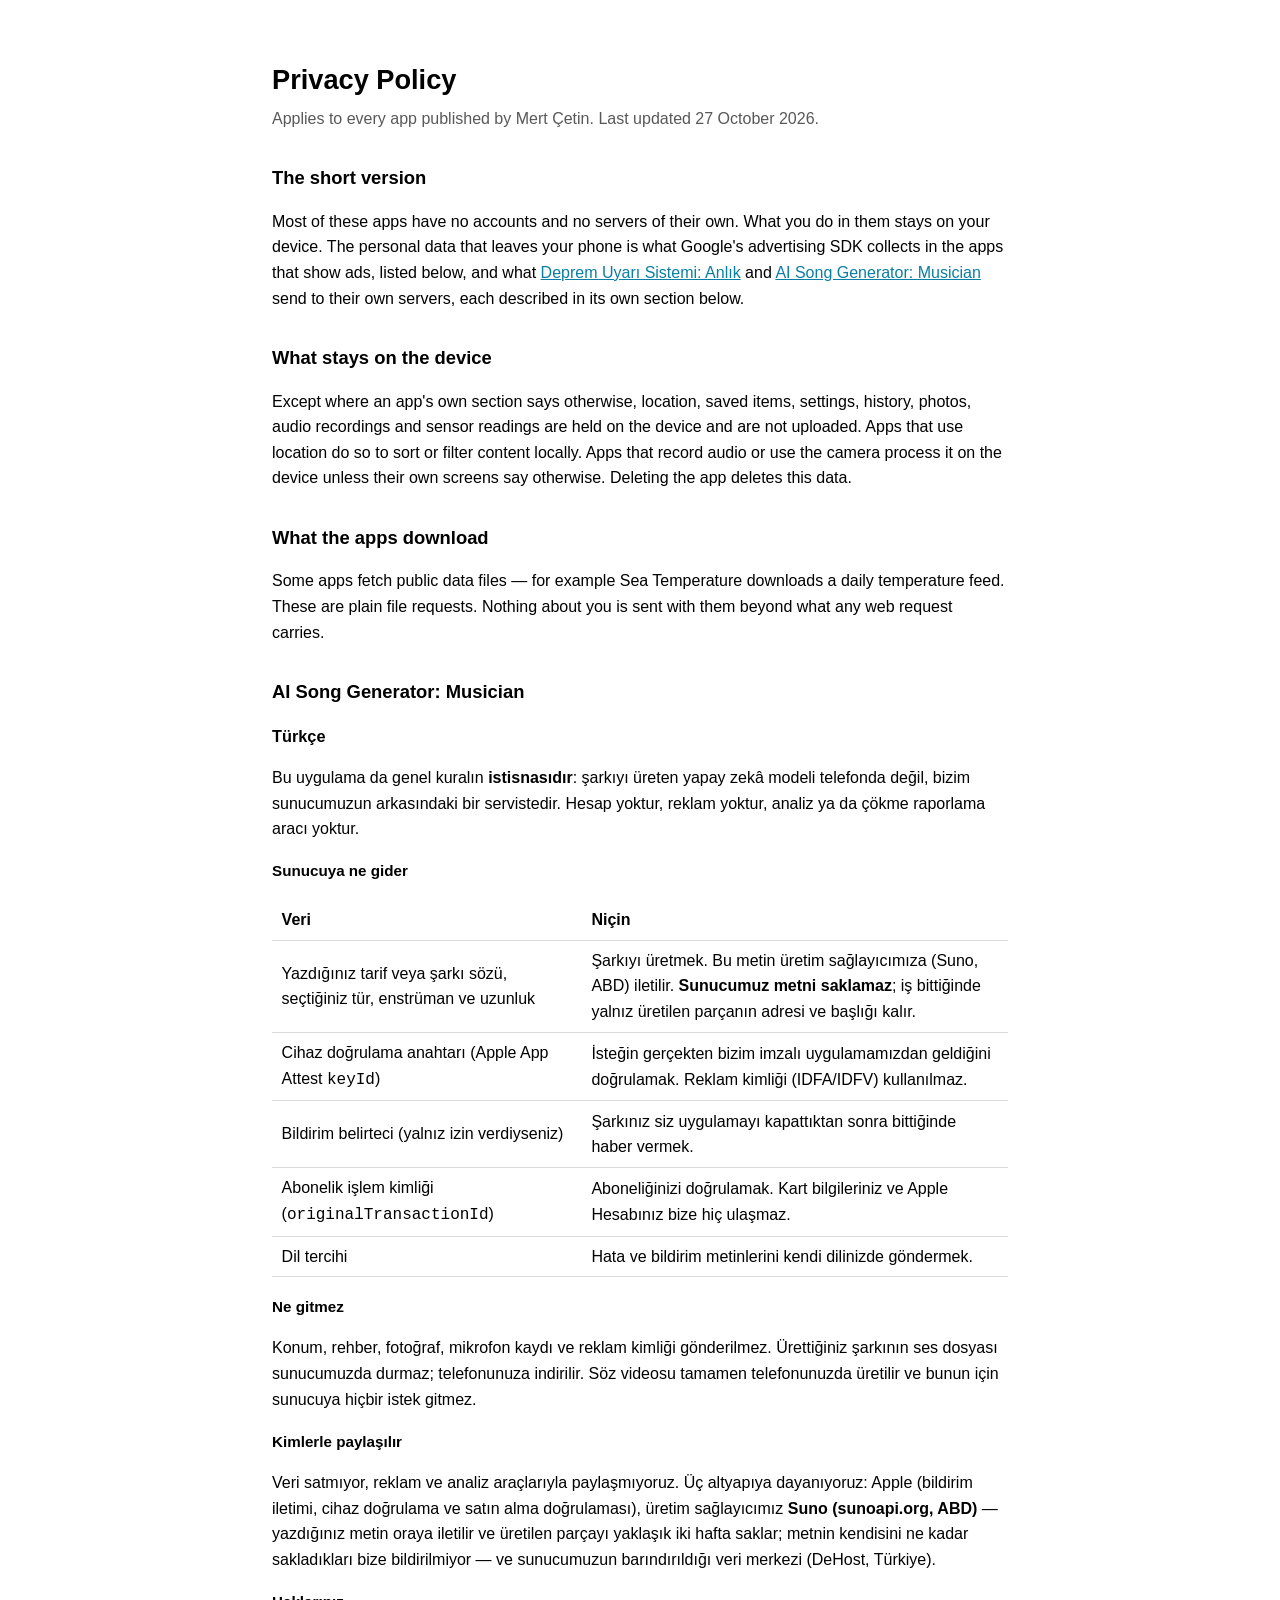
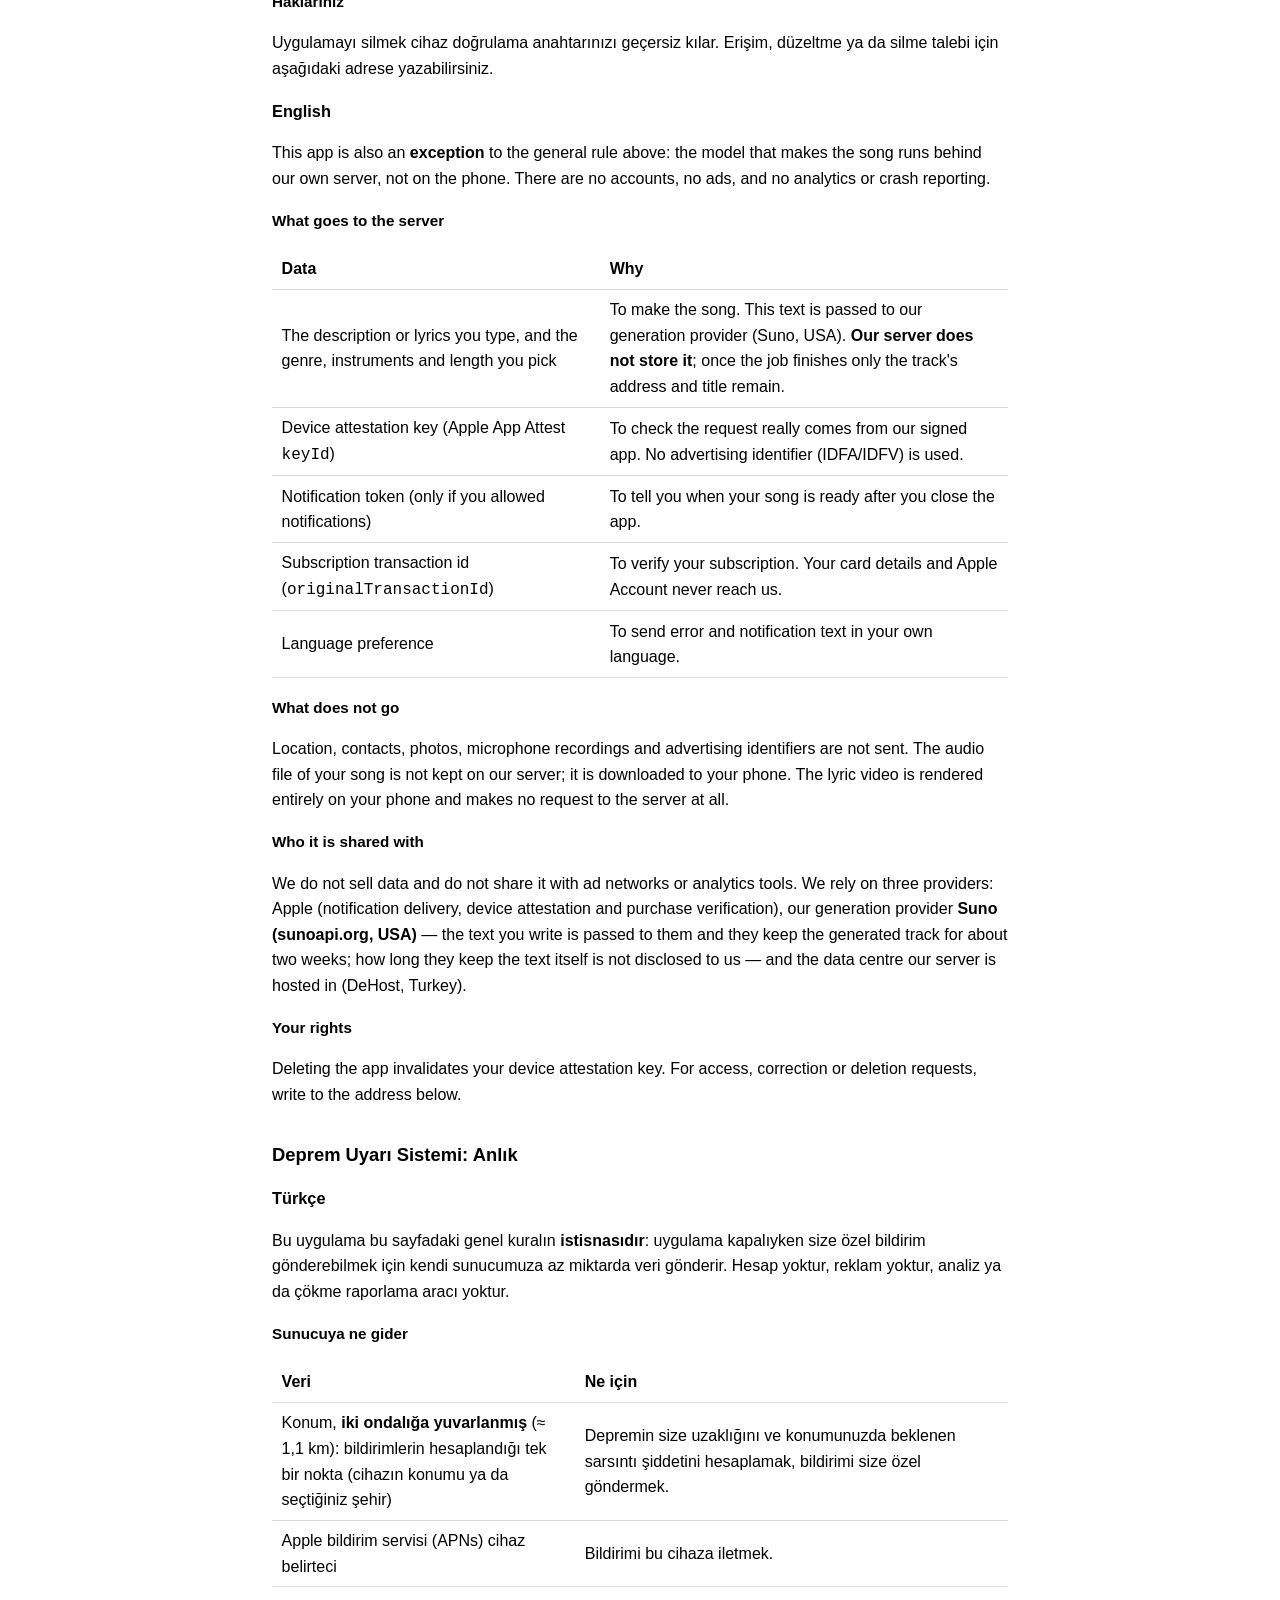
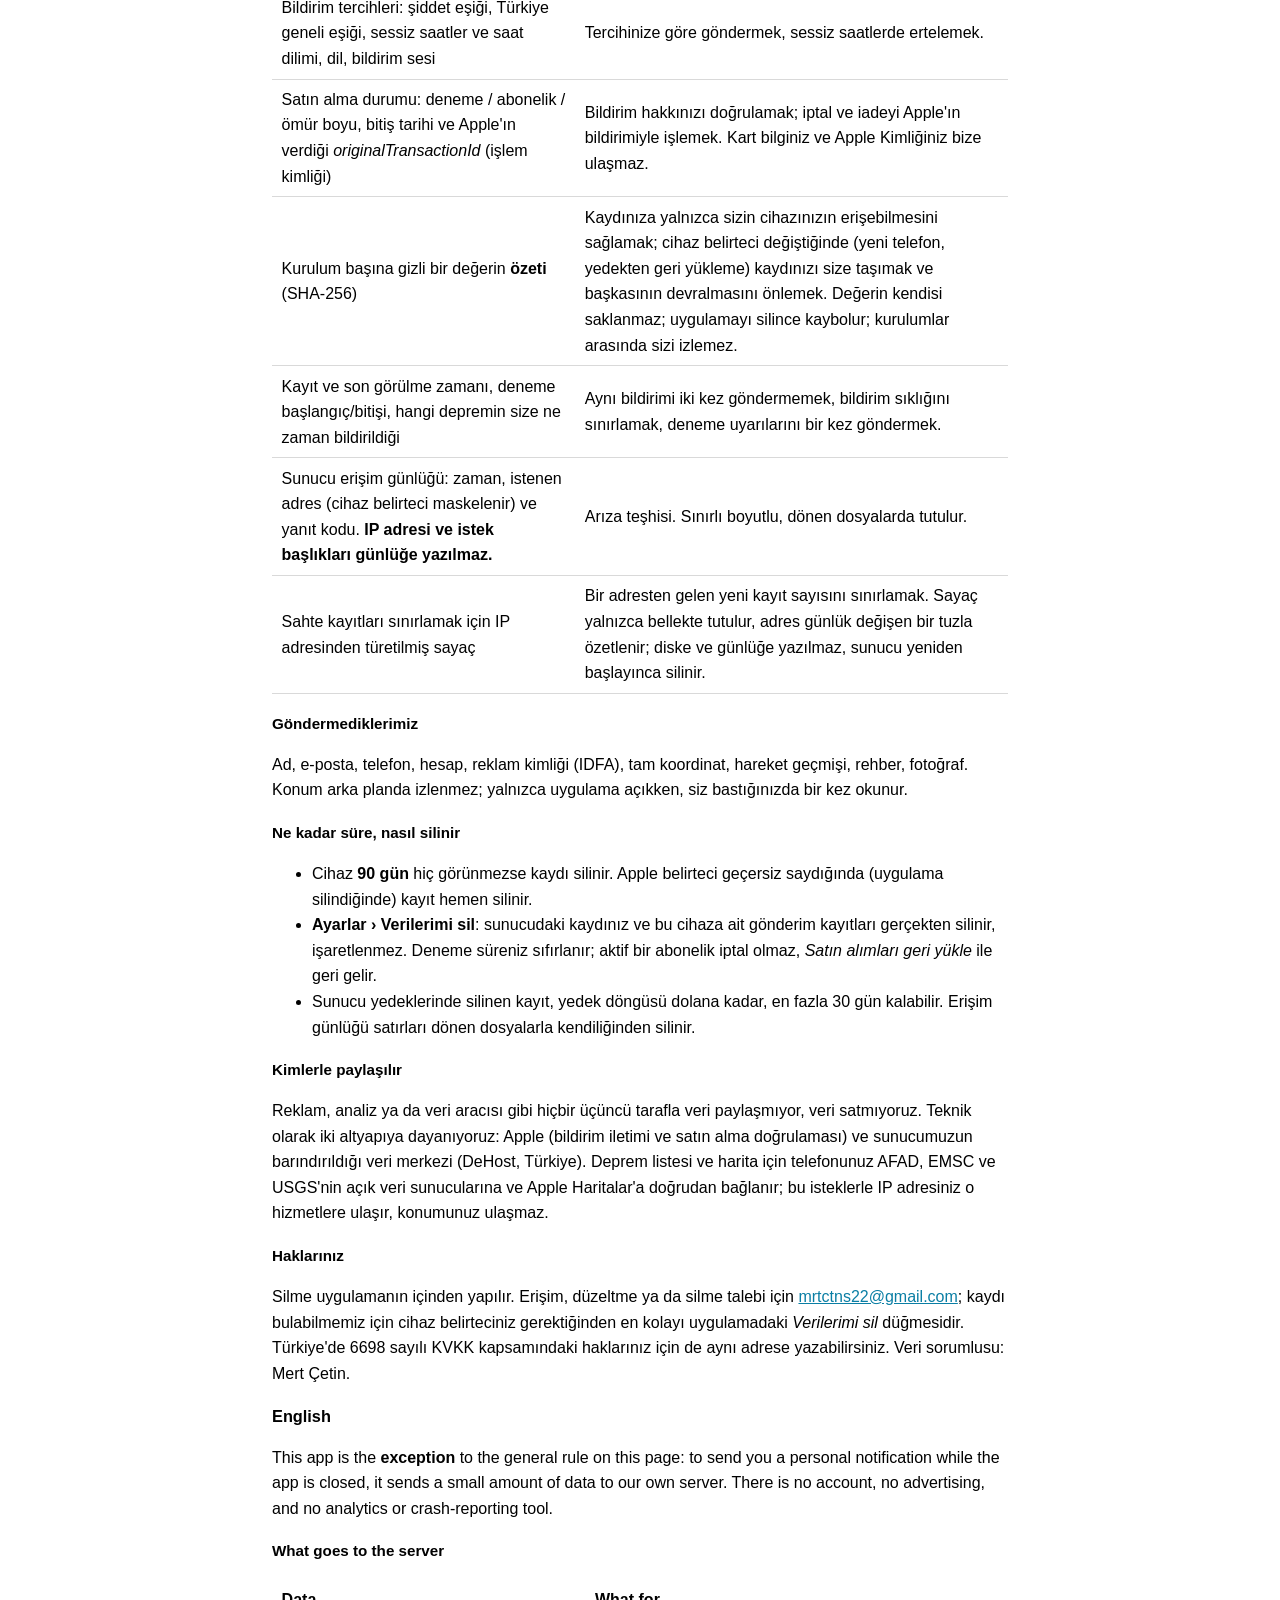
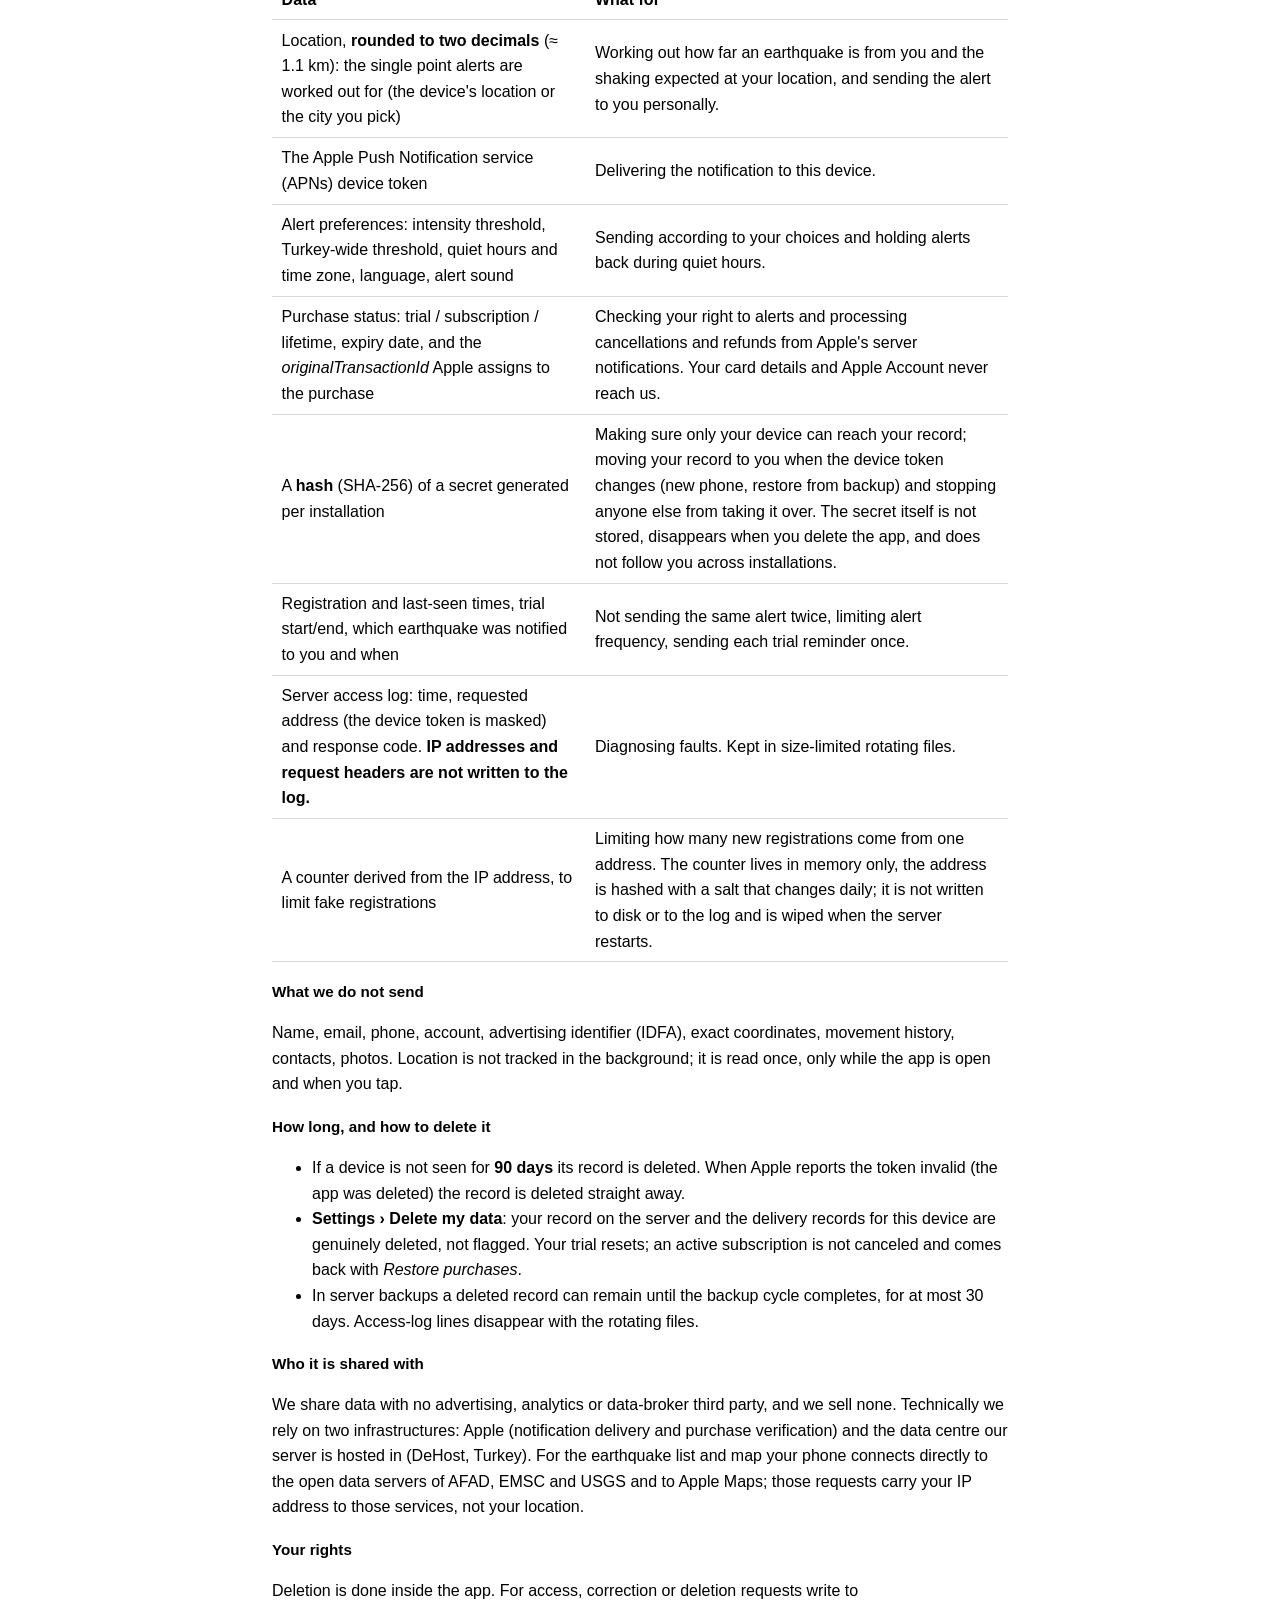
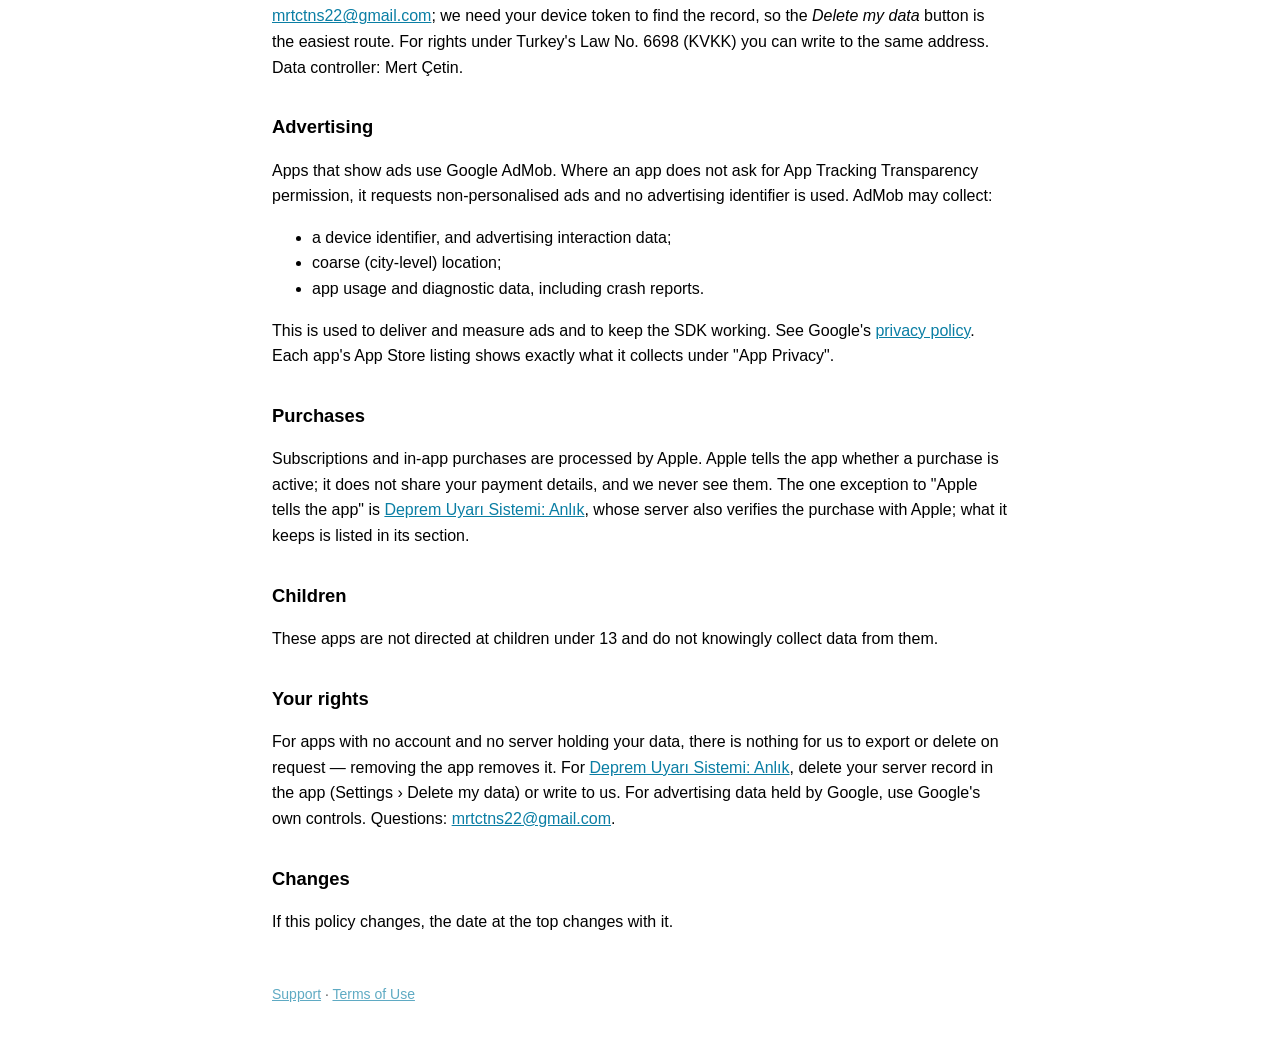
==== commit a0465fb3: "Gizlilik: Suno'nun metni ne kadar sakladığını bilmediğimizi yaz Sayfa metnin Suno'ya iletildiğini sö" ====
--- a/privacy/index.html
+++ b/privacy/index.html
@@ -73,7 +73,8 @@
 <p>Veri satmıyor, reklam ve analiz araçlarıyla paylaşmıyoruz. Üç altyapıya dayanıyoruz:
 Apple (bildirim iletimi, cihaz doğrulama ve satın alma doğrulaması),
 üretim sağlayıcımız <b>Suno (sunoapi.org, ABD)</b> — yazdığınız metin oraya iletilir ve
-üretilen parçayı yaklaşık iki hafta saklar — ve sunucumuzun barındırıldığı veri merkezi (DeHost, Türkiye).</p>
+üretilen parçayı yaklaşık iki hafta saklar; metnin kendisini ne kadar sakladıkları
+bize bildirilmiyor — ve sunucumuzun barındırıldığı veri merkezi (DeHost, Türkiye).</p>
 
 <h4>Haklarınız</h4>
 <p>Uygulamayı silmek cihaz doğrulama anahtarınızı geçersiz kılar. Erişim, düzeltme ya da
@@ -110,7 +111,8 @@
 <p>We do not sell data and do not share it with ad networks or analytics tools. We rely on three
 providers: Apple (notification delivery, device attestation and purchase verification),
 our generation provider <b>Suno (sunoapi.org, USA)</b> — the text you write is passed to them and
-they keep the generated track for about two weeks — and the data centre our server is hosted in
+they keep the generated track for about two weeks; how long they keep the text
+itself is not disclosed to us — and the data centre our server is hosted in
 (DeHost, Turkey).</p>
 
 <h4>Your rights</h4>
